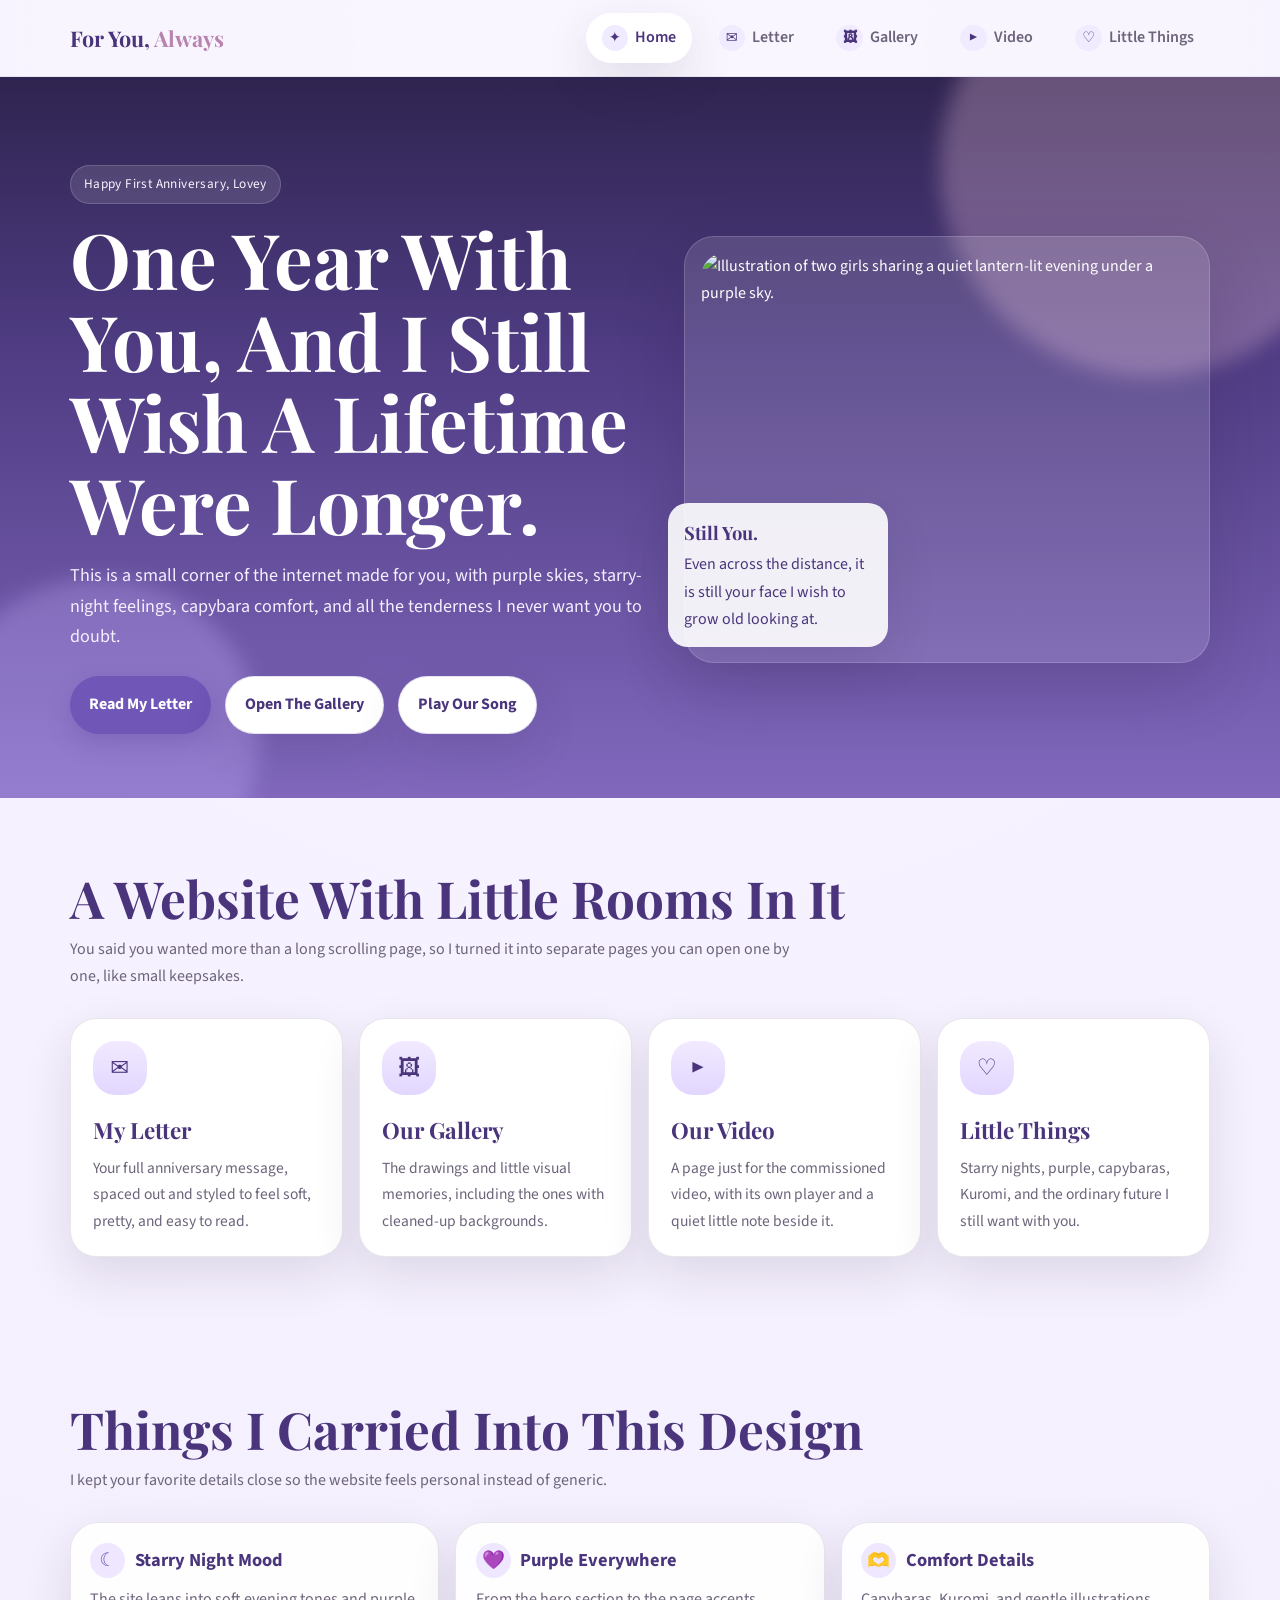
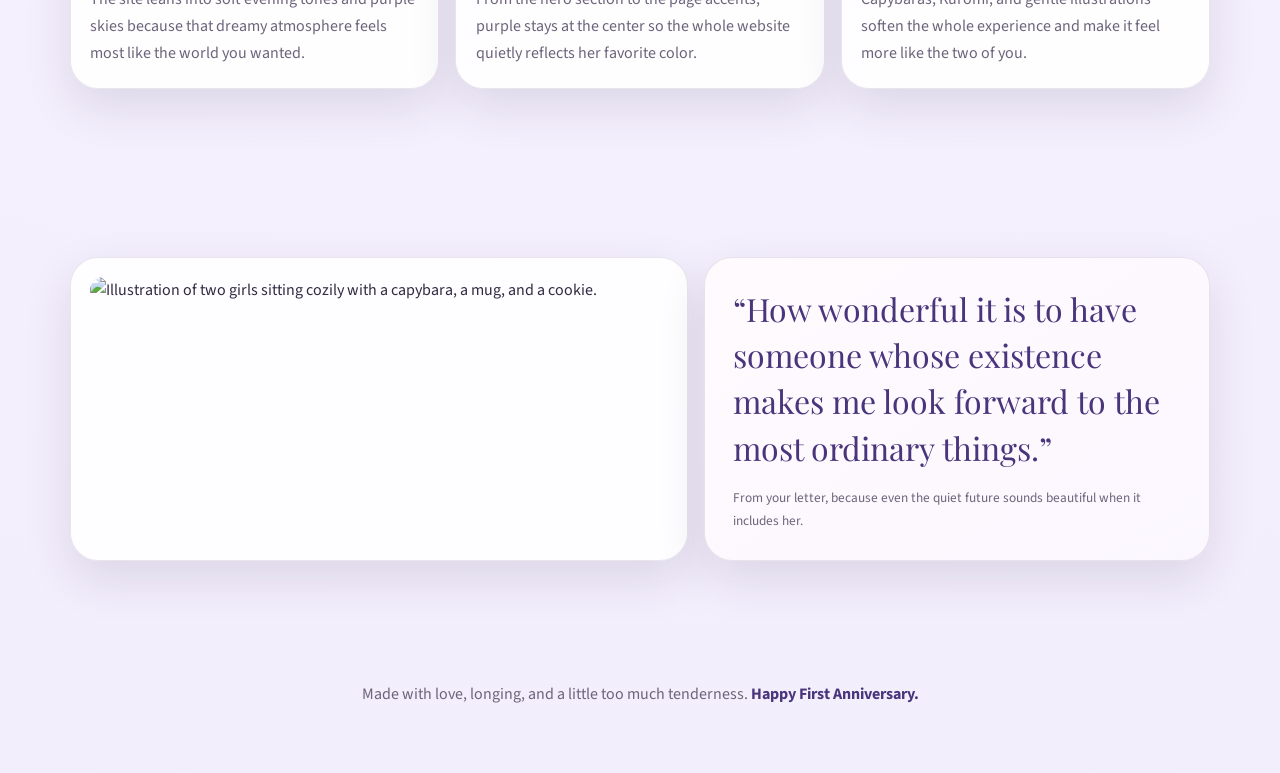
==== index.html @ 33184c09 "Add files via upload" ====
<!DOCTYPE html>
<html lang="en">
<head>
  <meta charset="utf-8">
  <meta name="viewport" content="width=device-width, initial-scale=1">
  <meta name="description" content="A small anniversary website made with love, purple skies, and a few dreamy little pages.">
  <title>For You, Always</title>
  <link rel="preconnect" href="https://fonts.googleapis.com">
  <link rel="preconnect" href="https://fonts.gstatic.com" crossorigin>
  <link href="https://fonts.googleapis.com/css2?family=Playfair+Display:wght@500;600;700&family=Source+Sans+3:wght@400;500;600;700&display=swap" rel="stylesheet">
  <link rel="stylesheet" href="styles.css">
</head>
<body>
  <header class="topbar">
    <div class="container topbar-inner">
      <a class="brand" href="index.html">For You, <span>Always</span></a>
      <nav class="nav" aria-label="Main navigation">
        <a class="active" href="index.html"><span class="icon-dot">✦</span>Home</a>
        <a href="letter.html"><span class="icon-dot">✉</span>Letter</a>
        <a href="gallery.html"><span class="icon-dot">🖼</span>Gallery</a>
        <a href="video.html"><span class="icon-dot">▶</span>Video</a>
        <a href="little-things.html"><span class="icon-dot">♡</span>Little Things</a>
      </nav>
    </div>
  </header>

  <main>
    <section class="hero">
      <div class="container hero-grid">
        <div class="hero-copy">
          <span class="small-label">Happy First Anniversary, Lovey</span>
          <h1>One Year With You, And I Still Wish A Lifetime Were Longer.</h1>
          <p>This is a small corner of the internet made for you, with purple skies, starry-night feelings, capybara comfort, and all the tenderness I never want you to doubt.</p>
          <div class="hero-actions">
            <a class="button" href="letter.html">Read My Letter</a>
            <a class="button secondary" href="gallery.html">Open The Gallery</a>
            <a class="button secondary" href="https://www.youtube.com/watch?v=Xy5pi2QHz1M" target="_blank" rel="noopener noreferrer">Play Our Song</a>
          </div>
        </div>
        <div class="hero-visual">
          <div class="frame">
            <img src="assets/img/lantern-night.jpg" alt="Illustration of two girls sharing a quiet lantern-lit evening under a purple sky.">
          </div>
          <div class="hero-note">
            <strong>Still You.</strong>
            <span>Even across the distance, it is still your face I wish to grow old looking at.</span>
          </div>
        </div>
      </div>
    </section>

    <section class="section">
      <div class="container">
        <div class="section-header">
          <h2>A Website With Little Rooms In It</h2>
          <p>You said you wanted more than a long scrolling page, so I turned it into separate pages you can open one by one, like small keepsakes.</p>
        </div>
        <div class="menu-grid">
          <a class="menu-card" href="letter.html">
            <div class="menu-icon">✉</div>
            <h3>My Letter</h3>
            <p>Your full anniversary message, spaced out and styled to feel soft, pretty, and easy to read.</p>
          </a>
          <a class="menu-card" href="gallery.html">
            <div class="menu-icon">🖼</div>
            <h3>Our Gallery</h3>
            <p>The drawings and little visual memories, including the ones with cleaned-up backgrounds.</p>
          </a>
          <a class="menu-card" href="video.html">
            <div class="menu-icon">▶</div>
            <h3>Our Video</h3>
            <p>A page just for the commissioned video, with its own player and a quiet little note beside it.</p>
          </a>
          <a class="menu-card" href="little-things.html">
            <div class="menu-icon">♡</div>
            <h3>Little Things</h3>
            <p>Starry nights, purple, capybaras, Kuromi, and the ordinary future I still want with you.</p>
          </a>
        </div>
      </div>
    </section>

    <section class="section">
      <div class="container">
        <div class="section-header">
          <h2>Things I Carried Into This Design</h2>
          <p>I kept your favorite details close so the website feels personal instead of generic.</p>
        </div>
        <div class="highlights">
          <div class="card highlight">
            <h3><span class="bubble">☾</span>Starry Night Mood</h3>
            <p>The site leans into soft evening tones and purple skies because that dreamy atmosphere feels most like the world you wanted.</p>
          </div>
          <div class="card highlight">
            <h3><span class="bubble">💜</span>Purple Everywhere</h3>
            <p>From the hero section to the page accents, purple stays at the center so the whole website quietly reflects her favorite color.</p>
          </div>
          <div class="card highlight">
            <h3><span class="bubble">🫶</span>Comfort Details</h3>
            <p>Capybaras, Kuromi, and gentle illustrations soften the whole experience and make it feel more like the two of you.</p>
          </div>
        </div>
      </div>
    </section>

    <section class="section">
      <div class="container preview-grid">
        <div class="card preview-panel">
          <img src="assets/img/cozy-capybara.png" alt="Illustration of two girls sitting cozily with a capybara, a mug, and a cookie.">
        </div>
        <div class="card preview-panel quote-card">
          <p>“How wonderful it is to have someone whose existence makes me look forward to the most ordinary things.”</p>
          <small>From your letter, because even the quiet future sounds beautiful when it includes her.</small>
        </div>
      </div>
    </section>
  </main>

  <footer class="footer">
    <div class="container">
      <p>Made with love, longing, and a little too much tenderness. <strong>Happy First Anniversary.</strong></p>
    </div>
  </footer>
</body>
</html>
---- styles.css ----
:root{
  --bg:#f8f5ff;
  --surface:#ffffff;
  --surface-soft:#faf7ff;
  --ink:#322942;
  --muted:#6d647b;
  --line:rgba(72,49,98,.12);
  --purple:#6f56b7;
  --purple-deep:#4a357c;
  --lavender:#d9ccff;
  --pink:#f6c8da;
  --gold:#f4df9c;
  --shadow:0 18px 48px rgba(44,31,69,.12);
  --shadow-strong:0 24px 64px rgba(37,21,63,.18);
  --hero:linear-gradient(180deg,#2f2450 0%,#4f3c83 38%,#8168bd 100%);
}
*{box-sizing:border-box}
html{scroll-behavior:smooth}
body{margin:0;font-family:'Source Sans 3',system-ui,-apple-system,BlinkMacSystemFont,'Segoe UI',sans-serif;color:var(--ink);background:radial-gradient(circle at top,#ffffff 0%,#f7f2ff 34%,#f3eefc 100%);line-height:1.7}
a{color:inherit}
img{max-width:100%;display:block}
video{max-width:100%;display:block}
.button,a.button{display:inline-flex;align-items:center;justify-content:center;gap:.65rem;padding:.9rem 1.2rem;border-radius:999px;background:var(--purple);color:#fff;text-decoration:none;font-weight:700;border:none;box-shadow:0 10px 24px rgba(84,56,144,.24);transition:transform .2s ease,box-shadow .2s ease}
.button:hover,a.button:hover{transform:translateY(-2px);box-shadow:0 14px 30px rgba(84,56,144,.28)}
.button.secondary,a.button.secondary{background:#fff;color:var(--purple-deep);border:1px solid rgba(84,56,144,.15);box-shadow:var(--shadow)}
.container{width:min(1140px,calc(100% - 2rem));margin-inline:auto}
.card{background:rgba(255,255,255,.88);backdrop-filter:blur(6px);border:1px solid var(--line);box-shadow:var(--shadow);border-radius:28px}
.small-label{display:inline-flex;align-items:center;gap:.5rem;padding:.45rem .8rem;border-radius:999px;background:rgba(255,255,255,.12);border:1px solid rgba(255,255,255,.16);color:#f9f4ff;font-size:.83rem;letter-spacing:.03em}
.topbar{position:sticky;top:0;z-index:20;background:rgba(248,245,255,.82);backdrop-filter:blur(12px);border-bottom:1px solid rgba(73,53,99,.08)}
.topbar-inner{display:flex;align-items:center;justify-content:space-between;gap:1rem;min-height:76px}
.brand{font-family:'Playfair Display',Georgia,serif;font-size:1.35rem;font-weight:700;text-decoration:none;color:var(--purple-deep)}
.brand span{color:#b983b0}
.nav{display:flex;flex-wrap:wrap;gap:.65rem;justify-content:flex-end}
.nav a{display:inline-flex;align-items:center;gap:.45rem;text-decoration:none;padding:.72rem 1rem;border-radius:999px;font-weight:600;color:var(--muted);transition:background .2s ease,color .2s ease}
.nav a:hover,.nav a.active{background:#fff;color:var(--purple-deep);box-shadow:var(--shadow)}
.icon-dot{width:1.65rem;height:1.65rem;border-radius:50%;display:grid;place-items:center;background:#f1ebff;color:var(--purple-deep);font-size:.9rem;flex:0 0 auto}
.hero{position:relative;overflow:hidden;background:var(--hero);color:#fff;padding:5.5rem 0 4rem}
.hero::before,.hero::after{content:"";position:absolute;border-radius:50%;filter:blur(10px);opacity:.28}
.hero::before{width:420px;height:420px;right:-80px;top:-120px;background:#f8cce4}
.hero::after{width:320px;height:320px;left:-60px;bottom:-100px;background:#c8b3ff}
.hero-grid{position:relative;z-index:1;display:grid;grid-template-columns:1.05fr .95fr;gap:2rem;align-items:center}
.hero-copy h1{font-family:'Playfair Display',Georgia,serif;font-size:clamp(2.9rem,6vw,5.35rem);line-height:1.06;margin:.9rem 0 1rem}
.hero-copy p{font-size:1.13rem;max-width:42rem;color:#f4efff;margin:0 0 1.4rem}
.hero-actions{display:flex;flex-wrap:wrap;gap:.85rem;margin-top:1.5rem}
.hero-visual{position:relative}
.hero-visual .frame{padding:1rem;background:rgba(255,255,255,.12);border:1px solid rgba(255,255,255,.16);border-radius:30px;box-shadow:var(--shadow-strong)}
.hero-visual img{border-radius:24px;aspect-ratio:5/4;object-fit:cover;width:100%}
.hero-note{position:absolute;left:-1rem;bottom:1rem;max-width:220px;padding:.9rem 1rem;border-radius:20px;background:rgba(255,255,255,.9);color:var(--purple-deep);box-shadow:var(--shadow)}
.hero-note strong{display:block;font-family:'Playfair Display',Georgia,serif;font-size:1.15rem;margin-bottom:.2rem}
.section{padding:4.5rem 0}
.section-header{margin-bottom:1.75rem}
.section-header h2{font-family:'Playfair Display',Georgia,serif;font-size:clamp(2rem,4vw,3.4rem);line-height:1.1;margin:0 0 .6rem;color:var(--purple-deep)}
.section-header p{max-width:45rem;color:var(--muted);margin:0}
.page-intro{padding:3.4rem 0 2rem}
.page-intro h1{font-family:'Playfair Display',Georgia,serif;font-size:clamp(2.5rem,5vw,4.5rem);line-height:1.08;margin:0 0 .8rem;color:var(--purple-deep)}
.page-intro p{max-width:48rem;color:var(--muted);margin:0}
.menu-grid{display:grid;grid-template-columns:repeat(4,1fr);gap:1rem}
.menu-card{text-decoration:none;padding:1.35rem;border-radius:26px;background:var(--surface);border:1px solid var(--line);box-shadow:var(--shadow);transition:transform .2s ease,box-shadow .2s ease}
.menu-card:hover{transform:translateY(-4px);box-shadow:var(--shadow-strong)}
.menu-card .menu-icon{width:3.4rem;height:3.4rem;border-radius:22px;display:grid;place-items:center;background:linear-gradient(180deg,#f1eaff,#e2d6ff);font-size:1.4rem;color:var(--purple-deep);margin-bottom:1rem}
.menu-card h3{font-family:'Playfair Display',Georgia,serif;font-size:1.4rem;margin:0 0 .35rem;color:var(--purple-deep)}
.menu-card p{margin:0;color:var(--muted);font-size:.97rem}
.highlights{display:grid;grid-template-columns:repeat(3,1fr);gap:1rem;margin-top:1.25rem}
.highlight{padding:1.25rem 1.2rem}
.highlight h3{display:flex;align-items:center;gap:.6rem;margin:0 0 .5rem;font-size:1.15rem;color:var(--purple-deep)}
.highlight h3 .bubble{width:2.2rem;height:2.2rem;border-radius:50%;display:grid;place-items:center;background:#efe7ff;color:var(--purple)}
.highlight p{margin:0;color:var(--muted)}
.preview-grid{display:grid;grid-template-columns:1.1fr .9fr;gap:1rem;margin-top:1.5rem}
.preview-panel{padding:1.2rem}
.preview-panel img{border-radius:22px}
.preview-panel h3{font-family:'Playfair Display',Georgia,serif;font-size:1.7rem;margin:0 0 .6rem;color:var(--purple-deep)}
.preview-panel p{margin:0 0 1rem;color:var(--muted)}
.quote-card{padding:1.75rem;background:linear-gradient(145deg,#fffafd,#fbf7ff)}
.quote-card p{font-family:'Playfair Display',Georgia,serif;font-size:clamp(1.45rem,3vw,2rem);line-height:1.45;margin:0;color:var(--purple-deep)}
.quote-card small{display:block;margin-top:1rem;color:var(--muted)}
.letter-layout{display:grid;grid-template-columns:.78fr 1.22fr;gap:1.2rem;align-items:start}
.sticky-art{position:sticky;top:96px;padding:1rem}
.sticky-art .art-wrap{padding:1rem;background:linear-gradient(180deg,#f8f2ff,#fff);border-radius:28px;border:1px solid var(--line)}
.sticky-art img{width:100%;object-fit:contain;max-height:520px}
.letter-card{padding:clamp(1.6rem,2.5vw,2.5rem)}
.letter-card .paper-title{font-family:'Playfair Display',Georgia,serif;font-size:clamp(2rem,4vw,3rem);margin:0 0 1.2rem;color:var(--purple-deep)}
.letter-card p{font-size:1.09rem;color:#4f4660;margin:0 0 1.15rem}
.letter-card blockquote{margin:1.8rem 0;padding:1.15rem 1.25rem;border-left:4px solid #c49bc7;background:#fbf7ff;border-radius:0 18px 18px 0;font-family:'Playfair Display',Georgia,serif;font-size:1.35rem;color:var(--purple-deep)}
.letter-card .signature{margin-top:2rem;font-family:'Playfair Display',Georgia,serif;font-size:1.5rem;color:#9c6c8e}
.gallery-grid{display:grid;grid-template-columns:repeat(2,1fr);gap:1rem}
.gallery-card{padding:1rem;display:flex;flex-direction:column;gap:.9rem}
.gallery-card .art-stage{min-height:320px;border-radius:24px;display:grid;place-items:center;padding:1.2rem;background:radial-gradient(circle at top,#fbf8ff 0%,#f4eeff 70%,#f0e8ff 100%);overflow:hidden}
.gallery-card .art-stage img{max-height:420px;width:auto;object-fit:contain}
.gallery-card h3{font-family:'Playfair Display',Georgia,serif;font-size:1.45rem;margin:0;color:var(--purple-deep)}
.gallery-card p{margin:0;color:var(--muted)}
.feature-banner{display:grid;grid-template-columns:1fr 1fr;gap:1rem;padding:1rem;margin-top:1rem}
.feature-banner img{border-radius:26px;width:100%;height:100%;object-fit:cover}
.video-layout{display:grid;grid-template-columns:1.05fr .95fr;gap:1rem;align-items:start}
.video-card{padding:1rem}
.video-card video,.video-card img{border-radius:24px;background:#1c142d}
.video-copy{padding:1.4rem}
.video-copy h2{font-family:'Playfair Display',Georgia,serif;font-size:2.3rem;line-height:1.15;margin:0 0 .9rem;color:var(--purple-deep)}
.video-copy p{margin:0 0 1rem;color:var(--muted)}
.video-meta{display:grid;gap:.8rem;margin-top:1.25rem}
.meta-item{padding:1rem;border-radius:20px;background:#fff;border:1px solid var(--line)}
.meta-item strong{display:block;color:var(--purple-deep);margin-bottom:.2rem}
.things-grid{display:grid;grid-template-columns:repeat(2,1fr);gap:1rem}
.thing-card{padding:1.3rem}
.thing-card h3{display:flex;align-items:center;gap:.75rem;font-family:'Playfair Display',Georgia,serif;font-size:1.55rem;margin:0 0 .55rem;color:var(--purple-deep)}
.thing-card h3 span{width:2.5rem;height:2.5rem;border-radius:50%;display:grid;place-items:center;background:#eee5ff;color:var(--purple);font-size:1.1rem}
.thing-card p{margin:0;color:var(--muted)}
.footer{padding:2rem 0 3rem;text-align:center;color:var(--muted)}
.footer strong{color:var(--purple-deep)}
@media (max-width: 980px){
  .hero-grid,.preview-grid,.letter-layout,.video-layout,.feature-banner{grid-template-columns:1fr}
  .menu-grid{grid-template-columns:repeat(2,1fr)}
  .highlights,.things-grid,.gallery-grid{grid-template-columns:1fr}
  .sticky-art{position:static}
}
@media (max-width: 640px){
  .topbar-inner{flex-direction:column;align-items:flex-start;justify-content:center;padding:1rem 0}
  .nav{width:100%;justify-content:flex-start}
  .hero{padding:4.6rem 0 3rem}
  .hero-note{position:static;margin-top:1rem;max-width:none}
  .menu-grid{grid-template-columns:1fr}
  .small-label{font-size:.76rem}
}
@media (prefers-reduced-motion: reduce){
  *,*::before,*::after{scroll-behavior:auto!important;transition:none!important}
}
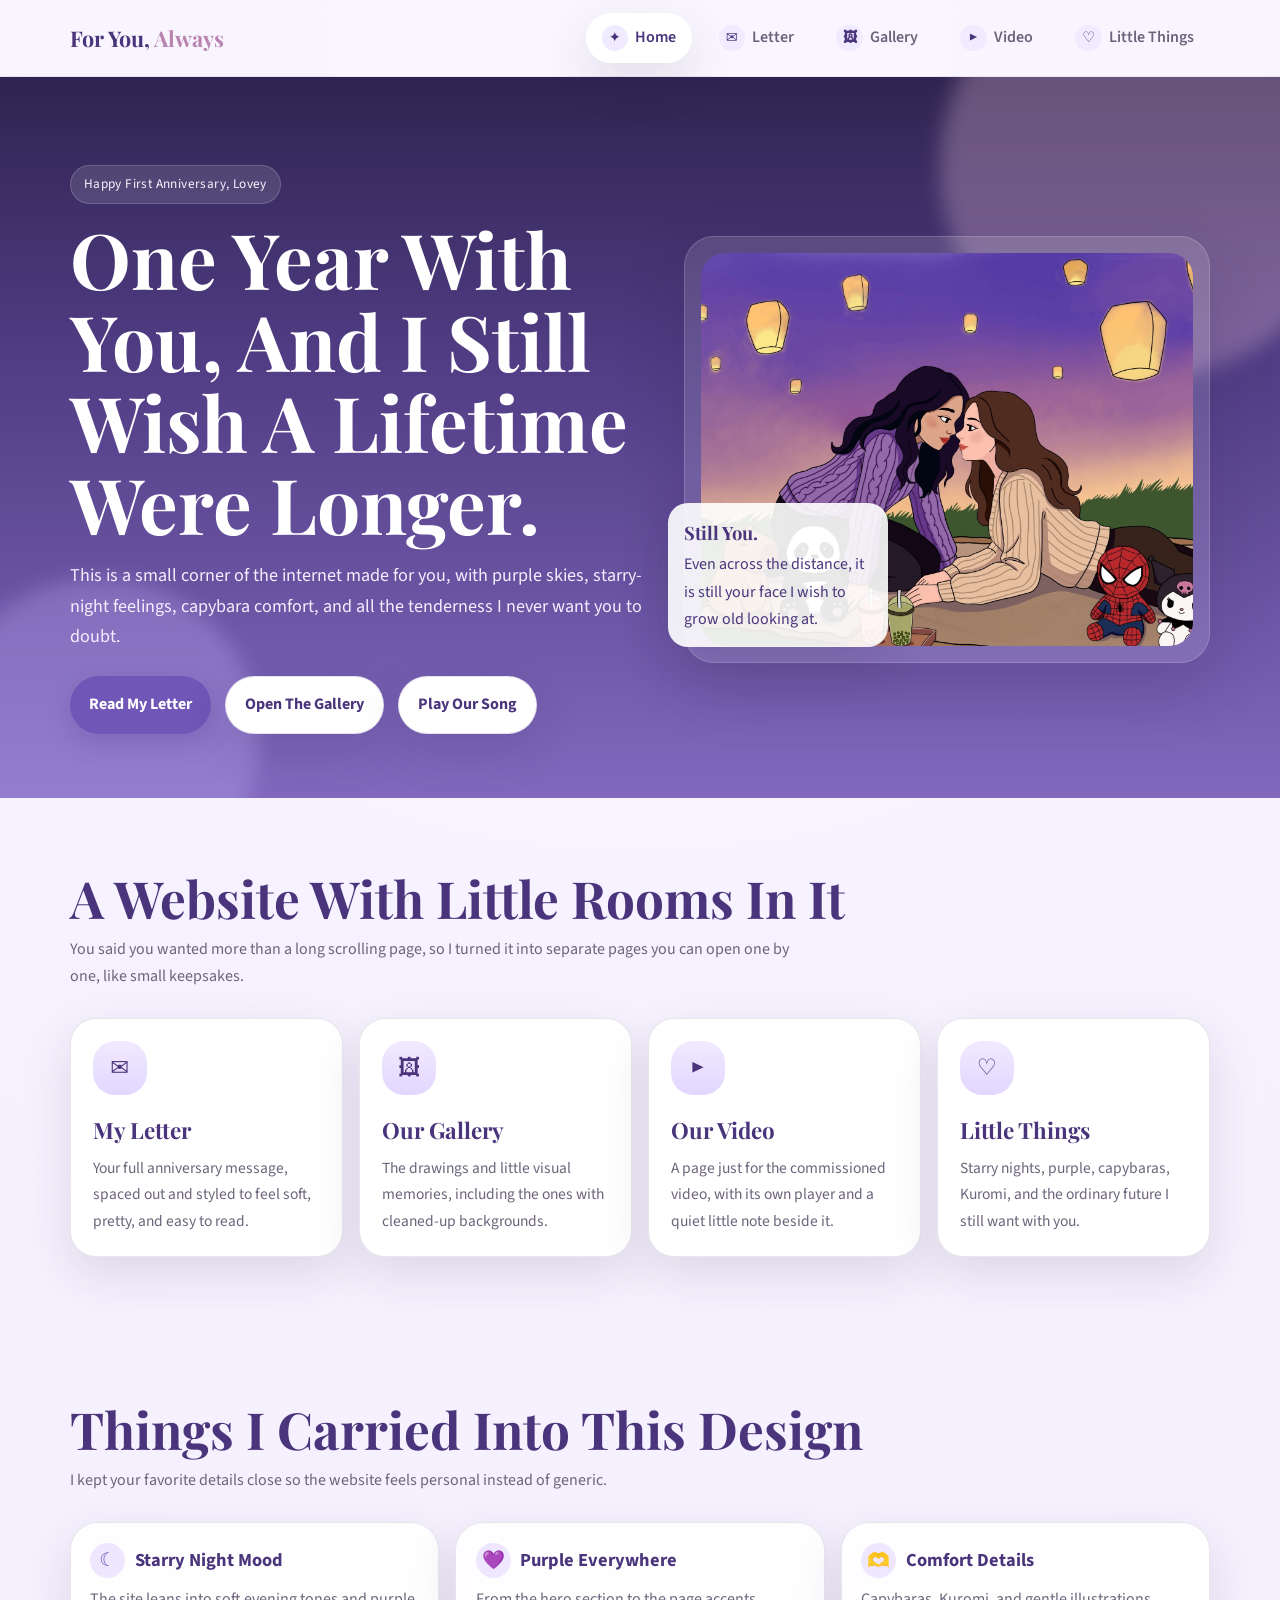
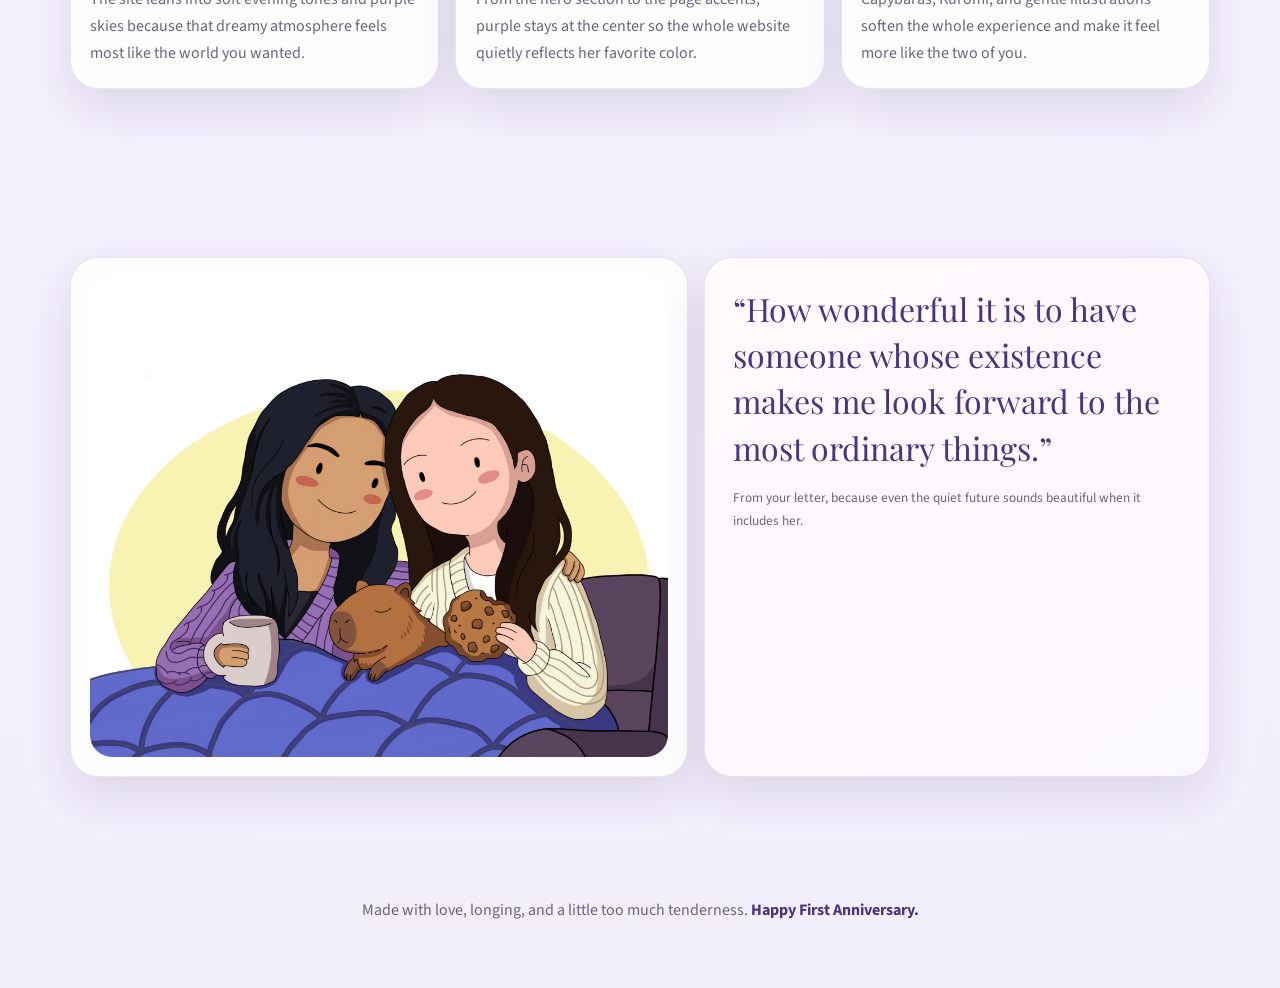
==== commit d5178548: "Add files via upload" ====
--- a/index.html
+++ b/index.html
@@ -39,7 +39,7 @@
         </div>
         <div class="hero-visual">
           <div class="frame">
-            <img src="assets/img/lantern-night.jpg" alt="Illustration of two girls sharing a quiet lantern-lit evening under a purple sky.">
+            <img src="lantern-night.jpg" alt="Illustration of two girls sharing a quiet lantern-lit evening under a purple sky.">
           </div>
           <div class="hero-note">
             <strong>Still You.</strong>
@@ -106,7 +106,7 @@
     <section class="section">
       <div class="container preview-grid">
         <div class="card preview-panel">
-          <img src="assets/img/cozy-capybara.png" alt="Illustration of two girls sitting cozily with a capybara, a mug, and a cookie.">
+          <img src="cozy-capybara.png" alt="Illustration of two girls sitting cozily with a capybara, a mug, and a cookie.">
         </div>
         <div class="card preview-panel quote-card">
           <p>“How wonderful it is to have someone whose existence makes me look forward to the most ordinary things.”</p>
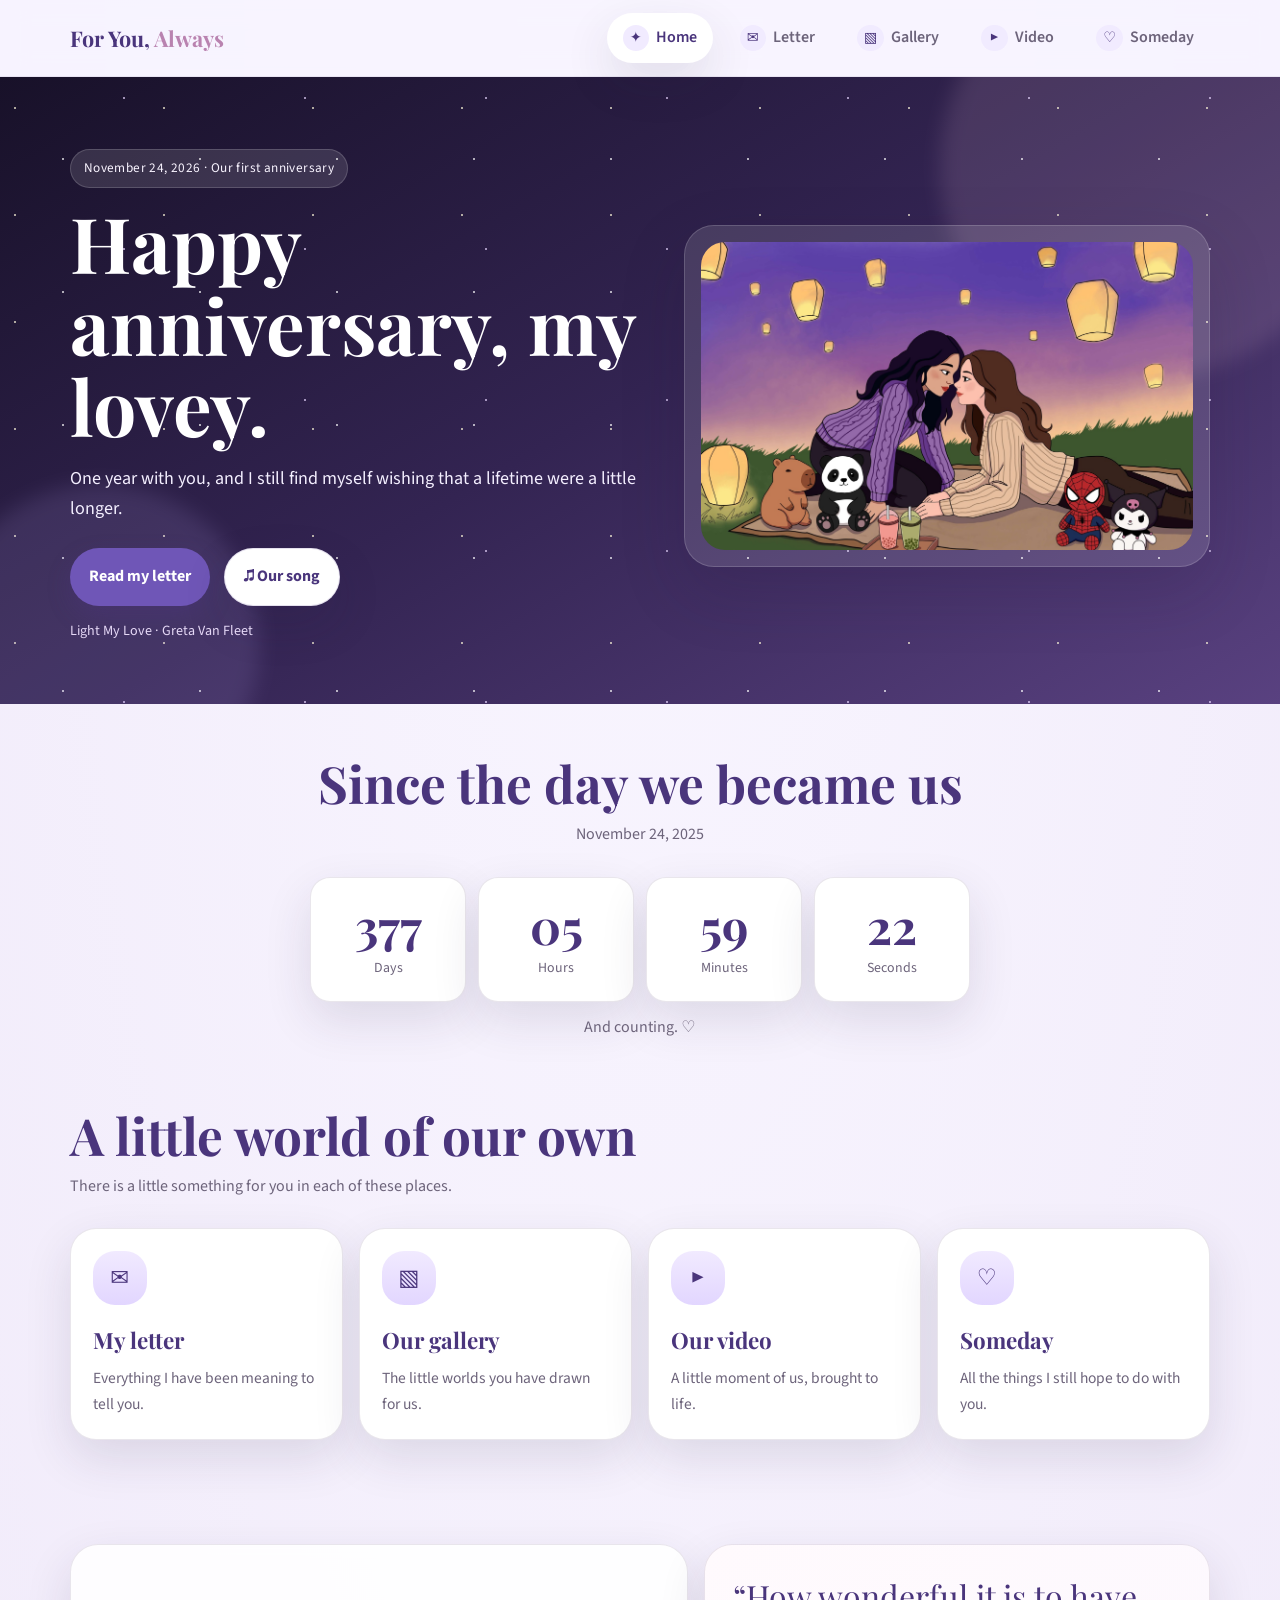
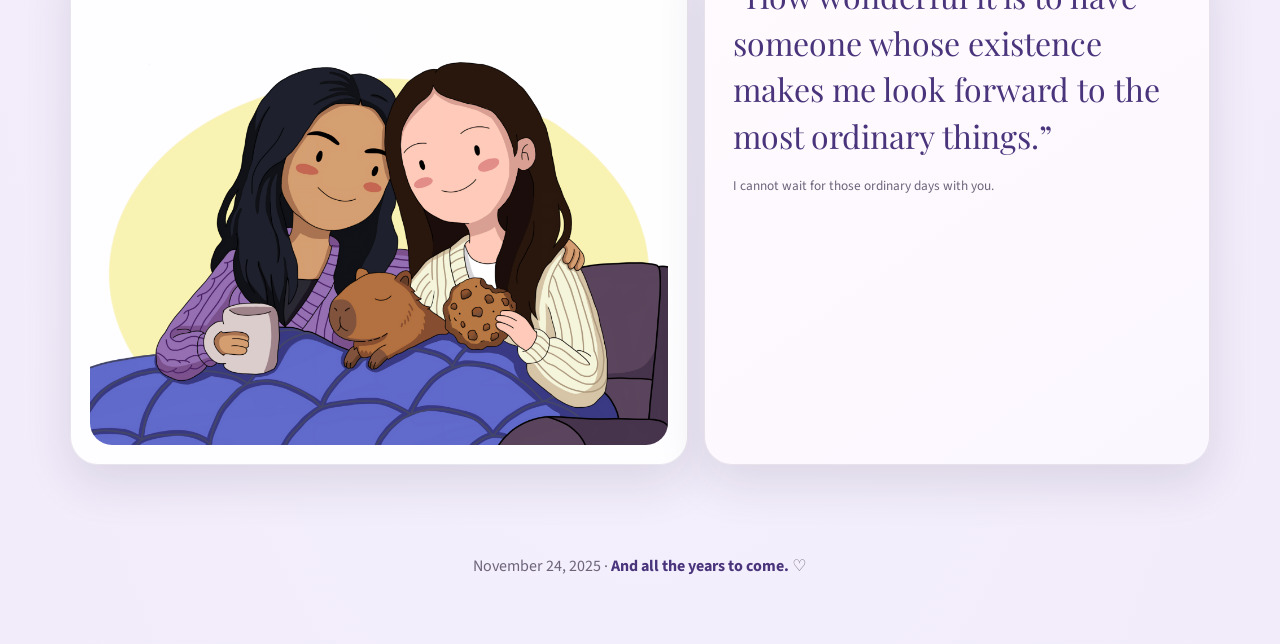
==== commit 3d9806e9: "Add files via upload" ====
--- a/index.html
+++ b/index.html
@@ -1,125 +1,5 @@
-<!DOCTYPE html>
-<html lang="en">
-<head>
-  <meta charset="utf-8">
-  <meta name="viewport" content="width=device-width, initial-scale=1">
-  <meta name="description" content="A small anniversary website made with love, purple skies, and a few dreamy little pages.">
-  <title>For You, Always</title>
-  <link rel="preconnect" href="https://fonts.googleapis.com">
-  <link rel="preconnect" href="https://fonts.gstatic.com" crossorigin>
-  <link href="https://fonts.googleapis.com/css2?family=Playfair+Display:wght@500;600;700&family=Source+Sans+3:wght@400;500;600;700&display=swap" rel="stylesheet">
-  <link rel="stylesheet" href="styles.css">
-</head>
-<body>
-  <header class="topbar">
-    <div class="container topbar-inner">
-      <a class="brand" href="index.html">For You, <span>Always</span></a>
-      <nav class="nav" aria-label="Main navigation">
-        <a class="active" href="index.html"><span class="icon-dot">✦</span>Home</a>
-        <a href="letter.html"><span class="icon-dot">✉</span>Letter</a>
-        <a href="gallery.html"><span class="icon-dot">🖼</span>Gallery</a>
-        <a href="video.html"><span class="icon-dot">▶</span>Video</a>
-        <a href="little-things.html"><span class="icon-dot">♡</span>Little Things</a>
-      </nav>
-    </div>
-  </header>
-
-  <main>
-    <section class="hero">
-      <div class="container hero-grid">
-        <div class="hero-copy">
-          <span class="small-label">Happy First Anniversary, Lovey</span>
-          <h1>One Year With You, And I Still Wish A Lifetime Were Longer.</h1>
-          <p>This is a small corner of the internet made for you, with purple skies, starry-night feelings, capybara comfort, and all the tenderness I never want you to doubt.</p>
-          <div class="hero-actions">
-            <a class="button" href="letter.html">Read My Letter</a>
-            <a class="button secondary" href="gallery.html">Open The Gallery</a>
-            <a class="button secondary" href="https://www.youtube.com/watch?v=Xy5pi2QHz1M" target="_blank" rel="noopener noreferrer">Play Our Song</a>
-          </div>
-        </div>
-        <div class="hero-visual">
-          <div class="frame">
-            <img src="lantern-night.jpg" alt="Illustration of two girls sharing a quiet lantern-lit evening under a purple sky.">
-          </div>
-          <div class="hero-note">
-            <strong>Still You.</strong>
-            <span>Even across the distance, it is still your face I wish to grow old looking at.</span>
-          </div>
-        </div>
-      </div>
-    </section>
-
-    <section class="section">
-      <div class="container">
-        <div class="section-header">
-          <h2>A Website With Little Rooms In It</h2>
-          <p>You said you wanted more than a long scrolling page, so I turned it into separate pages you can open one by one, like small keepsakes.</p>
-        </div>
-        <div class="menu-grid">
-          <a class="menu-card" href="letter.html">
-            <div class="menu-icon">✉</div>
-            <h3>My Letter</h3>
-            <p>Your full anniversary message, spaced out and styled to feel soft, pretty, and easy to read.</p>
-          </a>
-          <a class="menu-card" href="gallery.html">
-            <div class="menu-icon">🖼</div>
-            <h3>Our Gallery</h3>
-            <p>The drawings and little visual memories, including the ones with cleaned-up backgrounds.</p>
-          </a>
-          <a class="menu-card" href="video.html">
-            <div class="menu-icon">▶</div>
-            <h3>Our Video</h3>
-            <p>A page just for the commissioned video, with its own player and a quiet little note beside it.</p>
-          </a>
-          <a class="menu-card" href="little-things.html">
-            <div class="menu-icon">♡</div>
-            <h3>Little Things</h3>
-            <p>Starry nights, purple, capybaras, Kuromi, and the ordinary future I still want with you.</p>
-          </a>
-        </div>
-      </div>
-    </section>
-
-    <section class="section">
-      <div class="container">
-        <div class="section-header">
-          <h2>Things I Carried Into This Design</h2>
-          <p>I kept your favorite details close so the website feels personal instead of generic.</p>
-        </div>
-        <div class="highlights">
-          <div class="card highlight">
-            <h3><span class="bubble">☾</span>Starry Night Mood</h3>
-            <p>The site leans into soft evening tones and purple skies because that dreamy atmosphere feels most like the world you wanted.</p>
-          </div>
-          <div class="card highlight">
-            <h3><span class="bubble">💜</span>Purple Everywhere</h3>
-            <p>From the hero section to the page accents, purple stays at the center so the whole website quietly reflects her favorite color.</p>
-          </div>
-          <div class="card highlight">
-            <h3><span class="bubble">🫶</span>Comfort Details</h3>
-            <p>Capybaras, Kuromi, and gentle illustrations soften the whole experience and make it feel more like the two of you.</p>
-          </div>
-        </div>
-      </div>
-    </section>
-
-    <section class="section">
-      <div class="container preview-grid">
-        <div class="card preview-panel">
-          <img src="cozy-capybara.png" alt="Illustration of two girls sitting cozily with a capybara, a mug, and a cookie.">
-        </div>
-        <div class="card preview-panel quote-card">
-          <p>“How wonderful it is to have someone whose existence makes me look forward to the most ordinary things.”</p>
-          <small>From your letter, because even the quiet future sounds beautiful when it includes her.</small>
-        </div>
-      </div>
-    </section>
-  </main>
-
-  <footer class="footer">
-    <div class="container">
-      <p>Made with love, longing, and a little too much tenderness. <strong>Happy First Anniversary.</strong></p>
-    </div>
-  </footer>
-</body>
-</html>
+<!DOCTYPE html><html lang="en"><head><meta charset="utf-8"><meta name="viewport" content="width=device-width, initial-scale=1"><meta name="description" content="For my lovey, on our first anniversary."><title>Happy First Anniversary | For You, Always</title><link rel="preconnect" href="https://fonts.googleapis.com"><link rel="preconnect" href="https://fonts.gstatic.com" crossorigin><link href="https://fonts.googleapis.com/css2?family=Playfair+Display:wght@500;600;700&family=Source+Sans+3:wght@400;500;600;700&display=swap" rel="stylesheet"><link rel="stylesheet" href="styles.css"></head><body><header class="topbar"><div class="container topbar-inner"><a class="brand" href="index.html">For You, <span>Always</span></a><nav class="nav" aria-label="Main navigation"><a class="active" aria-current="page" href="index.html"><span class="icon-dot" aria-hidden="true">✦</span>Home</a><a href="letter.html"><span class="icon-dot" aria-hidden="true">✉</span>Letter</a><a href="gallery.html"><span class="icon-dot" aria-hidden="true">▧</span>Gallery</a><a href="video.html"><span class="icon-dot" aria-hidden="true">▶</span>Video</a><a href="little-things.html"><span class="icon-dot" aria-hidden="true">♡</span>Someday</a></nav></div></header><main><section class="hero"><div class="stars" aria-hidden="true"></div><div class="container hero-grid"><div class="hero-copy"><span class="small-label">November 24, 2026 · Our first anniversary</span><h1>Happy anniversary, my lovey.</h1><p>One year with you, and I still find myself wishing that a lifetime were a little longer.</p><div class="hero-actions"><a class="button" href="letter.html">Read my letter</a><a class="button secondary" href="https://open.spotify.com/track/4iya38ctQ1httyA6NOG9oW" target="_blank" rel="noopener noreferrer">♫ Our song</a></div><p class="song-note">Light My Love · Greta Van Fleet</p></div><div class="hero-visual"><div class="frame"><img src="lantern-night.jpg" alt="An illustration of us beneath glowing lanterns."></div></div></div></section>
+<section class="section counter-section"><div class="container"><div class="section-header centered"><h2>Since the day we became us</h2><p>November 24, 2025</p></div><div class="counter" aria-label="Time together"><div><strong id="days">365</strong><span>Days</span></div><div><strong id="hours">00</strong><span>Hours</span></div><div><strong id="minutes">00</strong><span>Minutes</span></div><div><strong id="seconds">00</strong><span>Seconds</span></div></div><p class="centered counter-note">And counting. ♡</p></div></section>
+<section class="section rooms"><div class="container"><div class="section-header"><h2>A little world of our own</h2><p>There is a little something for you in each of these places.</p></div><div class="menu-grid"><a class="menu-card" href="letter.html"><div class="menu-icon">✉</div><h3>My letter</h3><p>Everything I have been meaning to tell you.</p></a><a class="menu-card" href="gallery.html"><div class="menu-icon">▧</div><h3>Our gallery</h3><p>The little worlds you have drawn for us.</p></a><a class="menu-card" href="video.html"><div class="menu-icon">▶</div><h3>Our video</h3><p>A little moment of us, brought to life.</p></a><a class="menu-card" href="little-things.html"><div class="menu-icon">♡</div><h3>Someday</h3><p>All the things I still hope to do with you.</p></a></div></div></section>
+<section class="section closing"><div class="container preview-grid"><div class="card preview-panel"><img src="cozy-capybara.png" alt="A drawing of us sharing a blanket with a capybara."></div><div class="card preview-panel quote-card"><p>“How wonderful it is to have someone whose existence makes me look forward to the most ordinary things.”</p><small>I cannot wait for those ordinary days with you.</small></div></div></section>
+<script>const start=Date.parse('2025-11-24T00:00:00+08:00');function tick(){let s=Math.max(0,Math.floor((Date.now()-start)/1000));for(const [id,n] of [['days',Math.floor(s/86400)],['hours',Math.floor(s/3600)%24],['minutes',Math.floor(s/60)%60],['seconds',s%60]])document.getElementById(id).textContent=id==='days'?n:String(n).padStart(2,'0');}tick();setInterval(tick,1000);</script></main><footer class="footer"><div class="container"><p>November 24, 2025 · <strong>And all the years to come.</strong> ♡</p></div></footer></body></html>
--- a/styles.css
+++ b/styles.css
@@ -123,3 +123,8 @@
 @media (prefers-reduced-motion: reduce){
   *,*::before,*::after{scroll-behavior:auto!important;transition:none!important}
 }
+
+/* Celestial accents and readable layout */
+:root{--hero:linear-gradient(150deg,#181129 0%,#332452 50%,#594180 100%)}
+body{background:radial-gradient(ellipse at top,#f9f6ff,#f1ebfa);}
+.hero::before,.hero::after{opacity:.12}.hero{padding:4.5rem 0 3.8rem}.stars{position:absolute;inset:0;pointer-events:none;background-image:radial-gradient(1.4px 1.4px at 15px 31px,#fff9db 98%,transparent),radial-gradient(1px 1px at 63px 82px,#fff 98%,transparent),radial-gradient(1.5px 1.5px at 124px 21px,#e8d6ff 98%,transparent);background-size:149px 107px,137px 133px,181px 151px;opacity:.65}.hero-copy h1{font-size:clamp(3rem,6vw,5rem)}.hero-copy .song-note{font-size:.88rem;margin:.85rem 0 0;color:#e5d8f6}.hero-visual img{aspect-ratio:auto;object-fit:contain}.centered{text-align:center}.centered p{margin:auto}.counter-section{padding:3.2rem 0 1.6rem}.counter{display:grid;grid-template-columns:repeat(4,1fr);gap:12px;max-width:660px;margin:auto}.counter>div{border:1px solid var(--line);border-radius:20px;background:#fff;padding:1.2rem .5rem;text-align:center;box-shadow:var(--shadow)}.counter strong{display:block;font-family:'Playfair Display',Georgia,serif;color:var(--purple-deep);font-size:clamp(1.7rem,4vw,3rem);line-height:1.2;font-variant-numeric:tabular-nums}.counter span{font-size:.87rem;color:var(--muted)}.counter-note{color:var(--muted);margin:.8rem 0 0}.rooms,.closing{padding:2.5rem 0}.letter-section,.gallery-section{padding-top:1rem}.letter-card p{font-family:Georgia,serif;line-height:1.85;font-size:1.06rem;margin-bottom:1.45rem}.letter-card blockquote{font-size:1.6rem;text-align:center;border:0;border-radius:18px;padding:1.6rem .6rem}.letter-card p:last-child{margin-bottom:0}.feature-copy{padding:1.3rem;align-self:center}.feature-copy h2,.someday-art h2{font-family:'Playfair Display',Georgia,serif;color:var(--purple-deep);font-size:2rem;line-height:1.2;margin:0 0 .6rem}.feature-copy p,.someday-art p{color:var(--muted)}.gallery-card .art-stage{text-decoration:none}.video-card video{width:100%;height:auto}.wish-grid{display:grid;grid-template-columns:repeat(3,1fr);gap:1rem}.wish-card{padding:1.35rem}.wish-icon{display:grid;place-items:center;width:2.6rem;height:2.6rem;background:#eee5ff;border-radius:50%;color:var(--purple-deep);font-size:1.25rem}.wish-card h3{font-family:'Playfair Display',Georgia,serif;color:var(--purple-deep);font-size:1.35rem;margin:.7rem 0 .3rem}.wish-card p{color:var(--muted);margin:0}.someday-art{margin-top:1.5rem;display:grid;grid-template-columns:1.15fr .85fr;gap:1.5rem;align-items:center;padding:1rem}.someday-art img{border-radius:20px}.someday-art>div{padding:1rem}.nav a:focus-visible,.button:focus-visible,.menu-card:focus-visible{outline:3px solid #b988db;outline-offset:3px}@media(max-width:640px){.counter{gap:5px}.counter>div{padding:.85rem .2rem;border-radius:12px}.counter span{font-size:.72rem}.wish-grid,.someday-art{grid-template-columns:1fr}.hero{padding:2.8rem 0}.topbar-inner{gap:.3rem;padding:.6rem 0}.nav{gap:.15rem}.nav a{padding:.4rem .5rem;font-size:.85rem}.icon-dot{width:1.25rem;height:1.25rem}.gallery-card .art-stage{min-height:0}.letter-card{padding:1.2rem}.letter-card p{font-size:1rem}.page-intro{padding:2.2rem 0 1rem}}
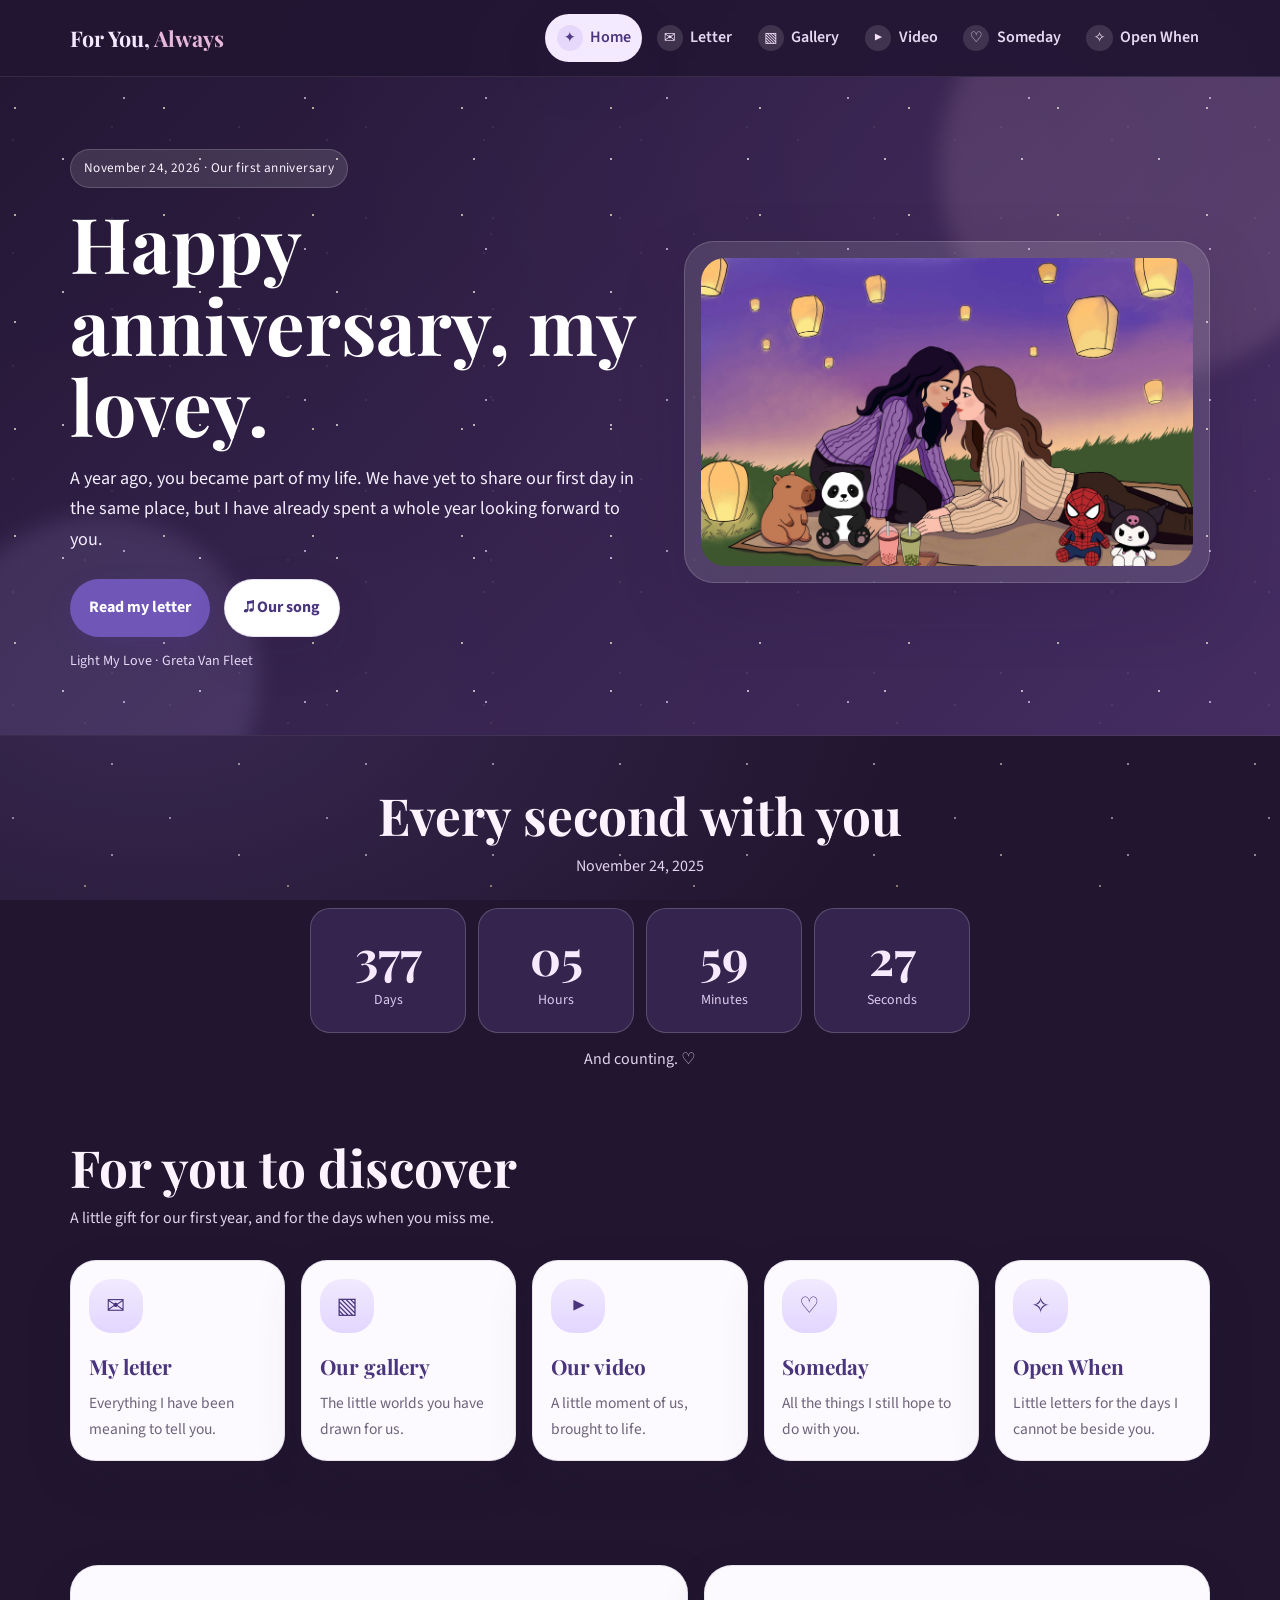
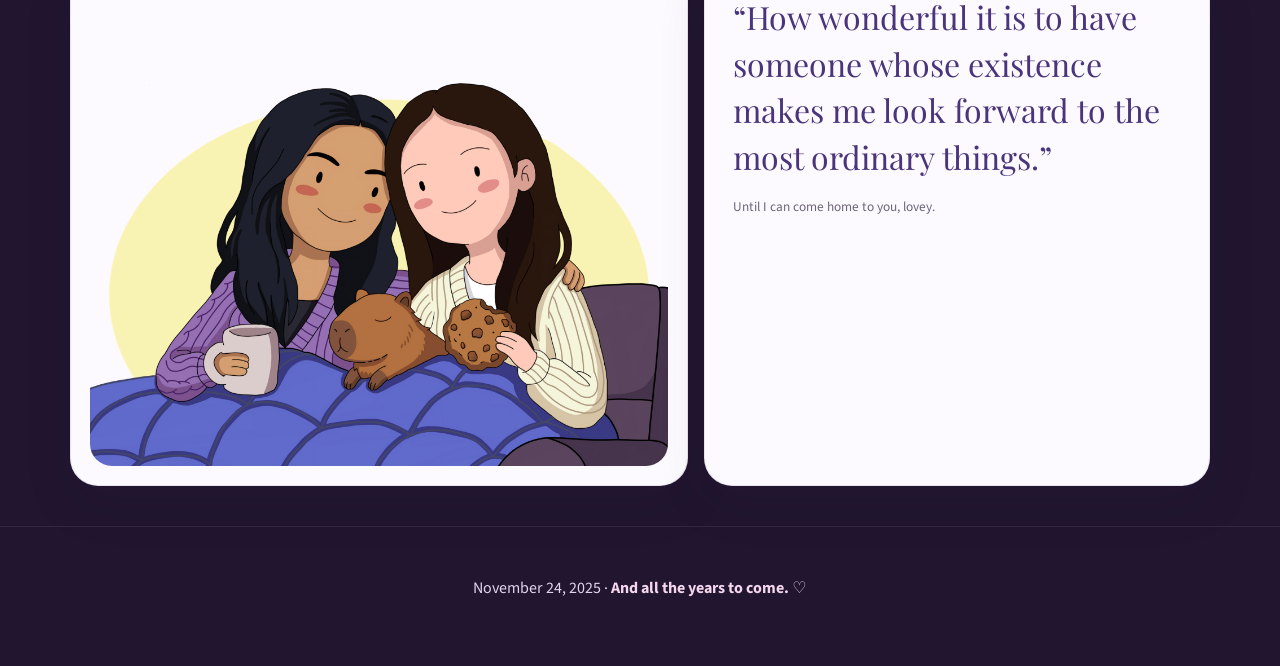
==== commit 9b33fbc5: "Add files via upload" ====
--- a/index.html
+++ b/index.html
@@ -1,5 +1,6 @@
-<!DOCTYPE html><html lang="en"><head><meta charset="utf-8"><meta name="viewport" content="width=device-width, initial-scale=1"><meta name="description" content="For my lovey, on our first anniversary."><title>Happy First Anniversary | For You, Always</title><link rel="preconnect" href="https://fonts.googleapis.com"><link rel="preconnect" href="https://fonts.gstatic.com" crossorigin><link href="https://fonts.googleapis.com/css2?family=Playfair+Display:wght@500;600;700&family=Source+Sans+3:wght@400;500;600;700&display=swap" rel="stylesheet"><link rel="stylesheet" href="styles.css"></head><body><header class="topbar"><div class="container topbar-inner"><a class="brand" href="index.html">For You, <span>Always</span></a><nav class="nav" aria-label="Main navigation"><a class="active" aria-current="page" href="index.html"><span class="icon-dot" aria-hidden="true">✦</span>Home</a><a href="letter.html"><span class="icon-dot" aria-hidden="true">✉</span>Letter</a><a href="gallery.html"><span class="icon-dot" aria-hidden="true">▧</span>Gallery</a><a href="video.html"><span class="icon-dot" aria-hidden="true">▶</span>Video</a><a href="little-things.html"><span class="icon-dot" aria-hidden="true">♡</span>Someday</a></nav></div></header><main><section class="hero"><div class="stars" aria-hidden="true"></div><div class="container hero-grid"><div class="hero-copy"><span class="small-label">November 24, 2026 · Our first anniversary</span><h1>Happy anniversary, my lovey.</h1><p>One year with you, and I still find myself wishing that a lifetime were a little longer.</p><div class="hero-actions"><a class="button" href="letter.html">Read my letter</a><a class="button secondary" href="https://open.spotify.com/track/4iya38ctQ1httyA6NOG9oW" target="_blank" rel="noopener noreferrer">♫ Our song</a></div><p class="song-note">Light My Love · Greta Van Fleet</p></div><div class="hero-visual"><div class="frame"><img src="lantern-night.jpg" alt="An illustration of us beneath glowing lanterns."></div></div></div></section>
-<section class="section counter-section"><div class="container"><div class="section-header centered"><h2>Since the day we became us</h2><p>November 24, 2025</p></div><div class="counter" aria-label="Time together"><div><strong id="days">365</strong><span>Days</span></div><div><strong id="hours">00</strong><span>Hours</span></div><div><strong id="minutes">00</strong><span>Minutes</span></div><div><strong id="seconds">00</strong><span>Seconds</span></div></div><p class="centered counter-note">And counting. ♡</p></div></section>
-<section class="section rooms"><div class="container"><div class="section-header"><h2>A little world of our own</h2><p>There is a little something for you in each of these places.</p></div><div class="menu-grid"><a class="menu-card" href="letter.html"><div class="menu-icon">✉</div><h3>My letter</h3><p>Everything I have been meaning to tell you.</p></a><a class="menu-card" href="gallery.html"><div class="menu-icon">▧</div><h3>Our gallery</h3><p>The little worlds you have drawn for us.</p></a><a class="menu-card" href="video.html"><div class="menu-icon">▶</div><h3>Our video</h3><p>A little moment of us, brought to life.</p></a><a class="menu-card" href="little-things.html"><div class="menu-icon">♡</div><h3>Someday</h3><p>All the things I still hope to do with you.</p></a></div></div></section>
-<section class="section closing"><div class="container preview-grid"><div class="card preview-panel"><img src="cozy-capybara.png" alt="A drawing of us sharing a blanket with a capybara."></div><div class="card preview-panel quote-card"><p>“How wonderful it is to have someone whose existence makes me look forward to the most ordinary things.”</p><small>I cannot wait for those ordinary days with you.</small></div></div></section>
+<!DOCTYPE html>
+<html lang="en"><head><meta charset="utf-8"/><meta content="width=device-width, initial-scale=1" name="viewport"/><meta content="For my lovey, on our first anniversary." name="description"/><title>Happy First Anniversary | For You, Always</title><link href="https://fonts.googleapis.com" rel="preconnect"/><link crossorigin="" href="https://fonts.gstatic.com" rel="preconnect"/><link href="https://fonts.googleapis.com/css2?family=Playfair+Display:wght@500;600;700&amp;family=Source+Sans+3:wght@400;500;600;700&amp;display=swap" rel="stylesheet"/><link href="styles.css" rel="stylesheet"/></head><body><div aria-hidden="true" class="night-sky"></div><header class="topbar"><div class="container topbar-inner"><a class="brand" href="index.html">For You, <span>Always</span></a><nav aria-label="Main navigation" class="nav"><a aria-current="page" class="active" href="index.html"><span aria-hidden="true" class="icon-dot">✦</span>Home</a><a href="letter.html"><span aria-hidden="true" class="icon-dot">✉</span>Letter</a><a href="gallery.html"><span aria-hidden="true" class="icon-dot">▧</span>Gallery</a><a href="video.html"><span aria-hidden="true" class="icon-dot">▶</span>Video</a><a href="little-things.html"><span aria-hidden="true" class="icon-dot">♡</span>Someday</a><a href="open-when.html"><span aria-hidden="true" class="icon-dot">✧</span>Open When</a></nav></div></header><main><section class="hero"><div aria-hidden="true" class="stars"></div><div class="container hero-grid"><div class="hero-copy"><span class="small-label">November 24, 2026 · Our first anniversary</span><h1>Happy anniversary, my lovey.</h1><p>A year ago, you became part of my life. We have yet to share our first day in the same place, but I have already spent a whole year looking forward to you.</p><div class="hero-actions"><a class="button" href="letter.html">Read my letter</a><a class="button secondary" href="https://open.spotify.com/track/4iya38ctQ1httyA6NOG9oW" rel="noopener noreferrer" target="_blank">♫ Our song</a></div><p class="song-note">Light My Love · Greta Van Fleet</p></div><div class="hero-visual"><div class="frame"><img alt="An illustration of us beneath glowing lanterns." src="lantern-night.jpg"/></div></div></div></section>
+<section class="section counter-section"><div class="container"><div class="section-header centered"><h2>Every second with you</h2><p>November 24, 2025</p></div><div aria-label="Time together" class="counter"><div><strong id="days">365</strong><span>Days</span></div><div><strong id="hours">00</strong><span>Hours</span></div><div><strong id="minutes">00</strong><span>Minutes</span></div><div><strong id="seconds">00</strong><span>Seconds</span></div></div><p class="centered counter-note">And counting. ♡</p></div></section>
+<section class="section rooms"><div class="container"><div class="section-header"><h2>For you to discover</h2><p>A little gift for our first year, and for the days when you miss me.</p></div><div class="menu-grid"><a class="menu-card" href="letter.html"><div class="menu-icon">✉</div><h3>My letter</h3><p>Everything I have been meaning to tell you.</p></a><a class="menu-card" href="gallery.html"><div class="menu-icon">▧</div><h3>Our gallery</h3><p>The little worlds you have drawn for us.</p></a><a class="menu-card" href="video.html"><div class="menu-icon">▶</div><h3>Our video</h3><p>A little moment of us, brought to life.</p></a><a class="menu-card" href="little-things.html"><div class="menu-icon">♡</div><h3>Someday</h3><p>All the things I still hope to do with you.</p></a><a class="menu-card" href="open-when.html"><div class="menu-icon">✧</div><h3>Open When</h3><p>Little letters for the days I cannot be beside you.</p></a></div></div></section>
+<section class="section closing"><div class="container preview-grid"><div class="card preview-panel"><img alt="A drawing of us sharing a blanket with a capybara." src="cozy-capybara.png"/></div><div class="card preview-panel quote-card"><p>“How wonderful it is to have someone whose existence makes me look forward to the most ordinary things.”</p><small>Until I can come home to you, lovey.</small></div></div></section>
 <script>const start=Date.parse('2025-11-24T00:00:00+08:00');function tick(){let s=Math.max(0,Math.floor((Date.now()-start)/1000));for(const [id,n] of [['days',Math.floor(s/86400)],['hours',Math.floor(s/3600)%24],['minutes',Math.floor(s/60)%60],['seconds',s%60]])document.getElementById(id).textContent=id==='days'?n:String(n).padStart(2,'0');}tick();setInterval(tick,1000);</script></main><footer class="footer"><div class="container"><p>November 24, 2025 · <strong>And all the years to come.</strong> ♡</p></div></footer></body></html>
--- a/styles.css
+++ b/styles.css
@@ -127,4 +127,5 @@
 /* Celestial accents and readable layout */
 :root{--hero:linear-gradient(150deg,#181129 0%,#332452 50%,#594180 100%)}
 body{background:radial-gradient(ellipse at top,#f9f6ff,#f1ebfa);}
-.hero::before,.hero::after{opacity:.12}.hero{padding:4.5rem 0 3.8rem}.stars{position:absolute;inset:0;pointer-events:none;background-image:radial-gradient(1.4px 1.4px at 15px 31px,#fff9db 98%,transparent),radial-gradient(1px 1px at 63px 82px,#fff 98%,transparent),radial-gradient(1.5px 1.5px at 124px 21px,#e8d6ff 98%,transparent);background-size:149px 107px,137px 133px,181px 151px;opacity:.65}.hero-copy h1{font-size:clamp(3rem,6vw,5rem)}.hero-copy .song-note{font-size:.88rem;margin:.85rem 0 0;color:#e5d8f6}.hero-visual img{aspect-ratio:auto;object-fit:contain}.centered{text-align:center}.centered p{margin:auto}.counter-section{padding:3.2rem 0 1.6rem}.counter{display:grid;grid-template-columns:repeat(4,1fr);gap:12px;max-width:660px;margin:auto}.counter>div{border:1px solid var(--line);border-radius:20px;background:#fff;padding:1.2rem .5rem;text-align:center;box-shadow:var(--shadow)}.counter strong{display:block;font-family:'Playfair Display',Georgia,serif;color:var(--purple-deep);font-size:clamp(1.7rem,4vw,3rem);line-height:1.2;font-variant-numeric:tabular-nums}.counter span{font-size:.87rem;color:var(--muted)}.counter-note{color:var(--muted);margin:.8rem 0 0}.rooms,.closing{padding:2.5rem 0}.letter-section,.gallery-section{padding-top:1rem}.letter-card p{font-family:Georgia,serif;line-height:1.85;font-size:1.06rem;margin-bottom:1.45rem}.letter-card blockquote{font-size:1.6rem;text-align:center;border:0;border-radius:18px;padding:1.6rem .6rem}.letter-card p:last-child{margin-bottom:0}.feature-copy{padding:1.3rem;align-self:center}.feature-copy h2,.someday-art h2{font-family:'Playfair Display',Georgia,serif;color:var(--purple-deep);font-size:2rem;line-height:1.2;margin:0 0 .6rem}.feature-copy p,.someday-art p{color:var(--muted)}.gallery-card .art-stage{text-decoration:none}.video-card video{width:100%;height:auto}.wish-grid{display:grid;grid-template-columns:repeat(3,1fr);gap:1rem}.wish-card{padding:1.35rem}.wish-icon{display:grid;place-items:center;width:2.6rem;height:2.6rem;background:#eee5ff;border-radius:50%;color:var(--purple-deep);font-size:1.25rem}.wish-card h3{font-family:'Playfair Display',Georgia,serif;color:var(--purple-deep);font-size:1.35rem;margin:.7rem 0 .3rem}.wish-card p{color:var(--muted);margin:0}.someday-art{margin-top:1.5rem;display:grid;grid-template-columns:1.15fr .85fr;gap:1.5rem;align-items:center;padding:1rem}.someday-art img{border-radius:20px}.someday-art>div{padding:1rem}.nav a:focus-visible,.button:focus-visible,.menu-card:focus-visible{outline:3px solid #b988db;outline-offset:3px}@media(max-width:640px){.counter{gap:5px}.counter>div{padding:.85rem .2rem;border-radius:12px}.counter span{font-size:.72rem}.wish-grid,.someday-art{grid-template-columns:1fr}.hero{padding:2.8rem 0}.topbar-inner{gap:.3rem;padding:.6rem 0}.nav{gap:.15rem}.nav a{padding:.4rem .5rem;font-size:.85rem}.icon-dot{width:1.25rem;height:1.25rem}.gallery-card .art-stage{min-height:0}.letter-card{padding:1.2rem}.letter-card p{font-size:1rem}.page-intro{padding:2.2rem 0 1rem}}+.hero::before,.hero::after{opacity:.12}.hero{padding:4.5rem 0 3.8rem}.stars{position:absolute;inset:0;pointer-events:none;background-image:radial-gradient(1.4px 1.4px at 15px 31px,#fff9db 98%,transparent),radial-gradient(1px 1px at 63px 82px,#fff 98%,transparent),radial-gradient(1.5px 1.5px at 124px 21px,#e8d6ff 98%,transparent);background-size:149px 107px,137px 133px,181px 151px;opacity:.65}.hero-copy h1{font-size:clamp(3rem,6vw,5rem)}.hero-copy .song-note{font-size:.88rem;margin:.85rem 0 0;color:#e5d8f6}.hero-visual img{aspect-ratio:auto;object-fit:contain}.centered{text-align:center}.centered p{margin:auto}.counter-section{padding:3.2rem 0 1.6rem}.counter{display:grid;grid-template-columns:repeat(4,1fr);gap:12px;max-width:660px;margin:auto}.counter>div{border:1px solid var(--line);border-radius:20px;background:#fff;padding:1.2rem .5rem;text-align:center;box-shadow:var(--shadow)}.counter strong{display:block;font-family:'Playfair Display',Georgia,serif;color:var(--purple-deep);font-size:clamp(1.7rem,4vw,3rem);line-height:1.2;font-variant-numeric:tabular-nums}.counter span{font-size:.87rem;color:var(--muted)}.counter-note{color:var(--muted);margin:.8rem 0 0}.rooms,.closing{padding:2.5rem 0}.letter-section,.gallery-section{padding-top:1rem}.letter-card p{font-family:Georgia,serif;line-height:1.85;font-size:1.06rem;margin-bottom:1.45rem}.letter-card blockquote{font-size:1.6rem;text-align:center;border:0;border-radius:18px;padding:1.6rem .6rem}.letter-card p:last-child{margin-bottom:0}.feature-copy{padding:1.3rem;align-self:center}.feature-copy h2,.someday-art h2{font-family:'Playfair Display',Georgia,serif;color:var(--purple-deep);font-size:2rem;line-height:1.2;margin:0 0 .6rem}.feature-copy p,.someday-art p{color:var(--muted)}.gallery-card .art-stage{text-decoration:none}.video-card video{width:100%;height:auto}.wish-grid{display:grid;grid-template-columns:repeat(3,1fr);gap:1rem}.wish-card{padding:1.35rem}.wish-icon{display:grid;place-items:center;width:2.6rem;height:2.6rem;background:#eee5ff;border-radius:50%;color:var(--purple-deep);font-size:1.25rem}.wish-card h3{font-family:'Playfair Display',Georgia,serif;color:var(--purple-deep);font-size:1.35rem;margin:.7rem 0 .3rem}.wish-card p{color:var(--muted);margin:0}.someday-art{margin-top:1.5rem;display:grid;grid-template-columns:1.15fr .85fr;gap:1.5rem;align-items:center;padding:1rem}.someday-art img{border-radius:20px}.someday-art>div{padding:1rem}.nav a:focus-visible,.button:focus-visible,.menu-card:focus-visible{outline:3px solid #b988db;outline-offset:3px}@media(max-width:640px){.counter{gap:5px}.counter>div{padding:.85rem .2rem;border-radius:12px}.counter span{font-size:.72rem}.wish-grid,.someday-art{grid-template-columns:1fr}.hero{padding:2.8rem 0}.topbar-inner{gap:.3rem;padding:.6rem 0}.nav{gap:.15rem}.nav a{padding:.4rem .5rem;font-size:.85rem}.icon-dot{width:1.25rem;height:1.25rem}.gallery-card .art-stage{min-height:0}.letter-card{padding:1.2rem}.letter-card p{font-size:1rem}.page-intro{padding:2.2rem 0 1rem}}/* A violet night sky throughout, with luminous reading surfaces. */
+body{background:#21152f;color:#f8f2ff;position:relative;isolation:isolate}.night-sky{position:fixed;inset:0;z-index:-1;pointer-events:none;background:radial-gradient(ellipse at 76% 18%,#57366f 0%,transparent 52%),radial-gradient(ellipse at 12% 76%,#392851 0%,transparent 48%),#21152f}.night-sky:after,.lantern-stars{content:"";position:absolute;inset:0;background-image:radial-gradient(1px 1px at 13px 27px,#f7e8ff 98%,transparent),radial-gradient(1.4px 1.4px at 85px 71px,#ffdfab 98%,transparent),radial-gradient(.8px .8px at 112px 36px,#fff 98%,transparent);background-size:157px 113px,203px 163px,127px 91px;opacity:.48}.topbar{background:rgba(35,22,51,.94);border-color:#ffffff18}.brand,.brand span{color:#f5e7ff}.brand span{color:#e8b8dc}.nav{gap:.2rem}.nav a{color:#e5d9f2;padding:.65rem .7rem}.nav a.active,.nav a:hover{color:#4a357c;background:#f4eaff}.nav .icon-dot{background:#ffffff20;color:#f7e2ff}.nav a.active .icon-dot,.nav a:hover .icon-dot{background:#e6d8fa;color:#543c86}.hero{background:linear-gradient(135deg,#241735d9,#4b316bd9);border-bottom:1px solid #ffffff18}.page-intro h1,.section-header h2{color:#fcf3ff}.page-intro p,.section-header p,.counter-note,.footer{color:#e2d2ee}.footer strong{color:#f4d7ed}.footer{border-top:1px solid #ffffff15}.card,.menu-card{color:var(--ink);background:#fdfaff}.counter>div{background:#35244e;border-color:#ffffff30;box-shadow:none}.counter strong{color:#f9e9ff}.counter span{color:#dfcaef}.menu-grid{grid-template-columns:repeat(5,1fr)}.menu-card{padding:1.1rem}.menu-card h3{font-size:1.3rem}.letter-card{padding:clamp(1.4rem,4vw,3.2rem)}.letter-card p{font-size:clamp(1rem,1.7vw,1.17rem);line-height:1.92}.letter-card blockquote{color:#563778;background:#f4eafa;font-size:clamp(1.4rem,3vw,2rem)}.gallery-card .art-stage{cursor:zoom-in}.art-dialog{border:1px solid #e3c7ff60;border-radius:24px;background:#30213f;color:#fff;padding:1.4rem;max-width:min(90vw,800px);max-height:90vh;overflow:auto;text-align:center}.art-dialog::backdrop{background:#100b1be0}.art-dialog img{max-height:68vh;object-fit:contain;margin:auto}.close-art{display:block;margin-left:auto;color:white;background:#ffffff20;border:0;border-radius:50%;width:40px;height:40px;font-size:28px;cursor:pointer}.envelope-section{padding-top:1rem}.envelope-grid{display:grid;grid-template-columns:repeat(2,1fr);gap:1rem;align-items:start}.envelope{border-radius:22px;background:#fbf6ff;color:var(--ink);border:1px solid #e6d9f4;overflow:hidden;box-shadow:0 14px 30px #160e2940}.envelope summary{display:flex;gap:1rem;align-items:center;padding:1.2rem;cursor:pointer;list-style:none}.envelope summary::-webkit-details-marker{display:none}.envelope-icon{display:grid;place-items:center;background:#eee1ff;color:#68418c;width:3rem;height:3rem;border-radius:15px;font-size:1.5rem;flex-shrink:0}.envelope summary strong{display:block;font-family:'Playfair Display',Georgia,serif;font-size:1.25rem;color:#51366f;line-height:1.3}.envelope summary small{color:#776587}.envelope-plus{margin-left:auto;font-size:1.5rem;color:#8a62af}.envelope[open] .envelope-plus{transform:rotate(45deg)}.envelope-letter{padding:1.2rem 1.5rem 1.6rem;border-top:1px solid #e5d8ef;font:1.05rem/1.85 Georgia,serif}.envelope-letter p{margin:0 0 .8rem}.envelope-letter .envelope-sign{color:#926594;margin:0;font-style:italic}.lantern-section{padding-top:1rem}.lantern-experience{position:relative;overflow:hidden;min-height:450px;border-radius:30px;border:1px solid #ffffff30;background:linear-gradient(180deg,#1d1336,#593968 65%,#a56f7b);display:grid;place-items:end center;text-align:center;padding:2rem 1rem}.lantern-content{position:relative;z-index:2;max-width:630px}.lantern-content h2{font:600 clamp(1.8rem,4vw,3rem)/1.2 'Playfair Display',Georgia,serif;margin:.3rem 0 .7rem;color:#fff5ff}.lantern-content p{margin:.6rem 0 1rem;color:#f7e8f5}.eyebrow{font-size:.8rem;letter-spacing:.15em;text-transform:uppercase}.lantern{position:absolute;top:48px;left:calc(50% - 32px);width:64px;height:78px;border-radius:12px 12px 22px 22px;background:linear-gradient(90deg,#c8863d,#ffe6a4 30%,#ffdd8a 70%,#dc9146);box-shadow:0 0 45px 10px #ffd27c66,inset 0 -12px 10px #c77c38aa;transform:rotate(-6deg);transition:transform 3s ease-in,opacity 3s ease-in}.lantern span{position:absolute;bottom:5px;left:18px;width:28px;height:8px;background:#fff3d6;border-radius:50%;box-shadow:0 0 15px #fff9d6}.lantern.released{transform:translate(100px,-190px) rotate(12deg) scale(.3);opacity:0}.wish-message{min-height:3em}.lantern-content .button{background:#fae2ad;color:#51375d;box-shadow:none;cursor:pointer}.button:focus-visible,summary:focus-visible{outline:3px solid #d9a8ff;outline-offset:3px}@media(max-width:1000px){.menu-grid{grid-template-columns:repeat(2,1fr)}.nav{gap:.15rem}.nav a{padding:.5rem .55rem}}@media(max-width:640px){.menu-grid,.envelope-grid{grid-template-columns:1fr}.topbar-inner{align-items:center}.nav{justify-content:center}.nav a{font-size:.76rem;padding:.4rem}.nav .icon-dot{display:none}.lantern-experience{min-height:470px}.counter-section .section-header h2{font-size:2.1rem}}@media(prefers-reduced-motion:reduce){.lantern{transition:none}}
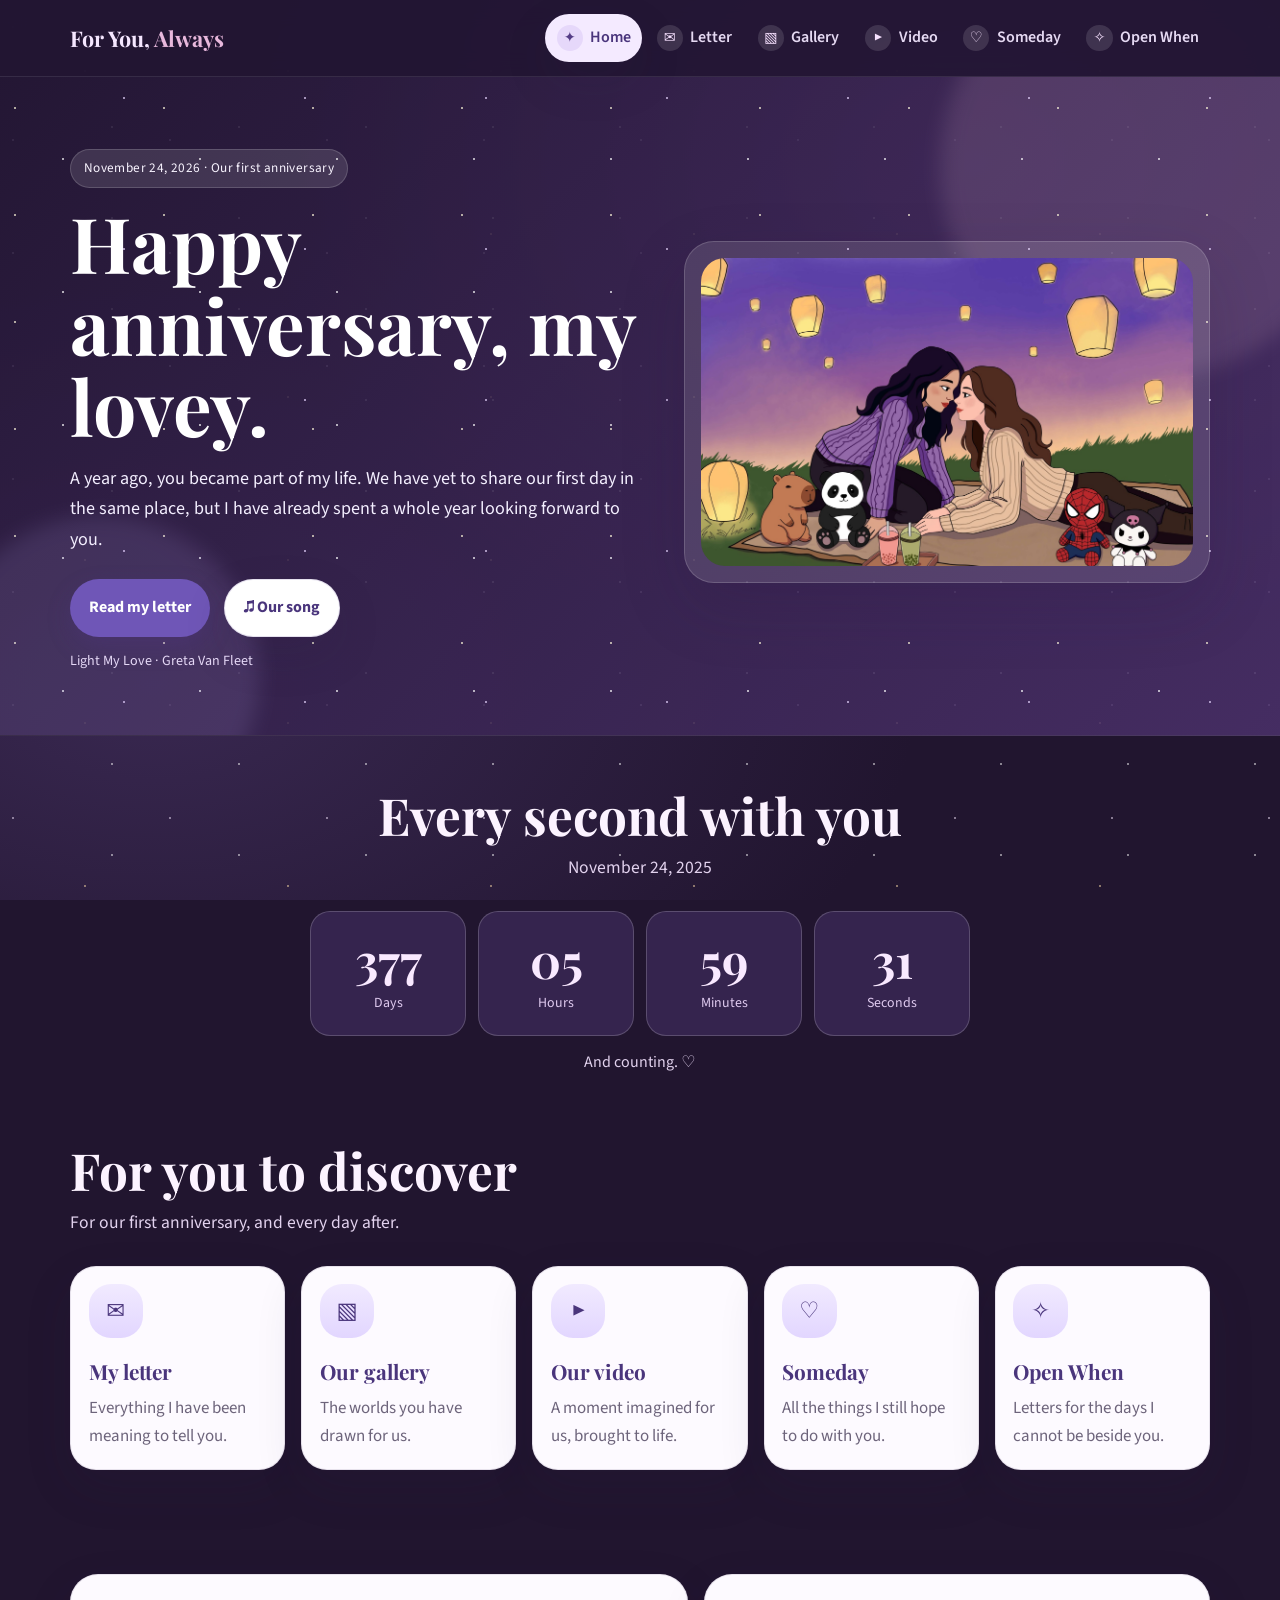
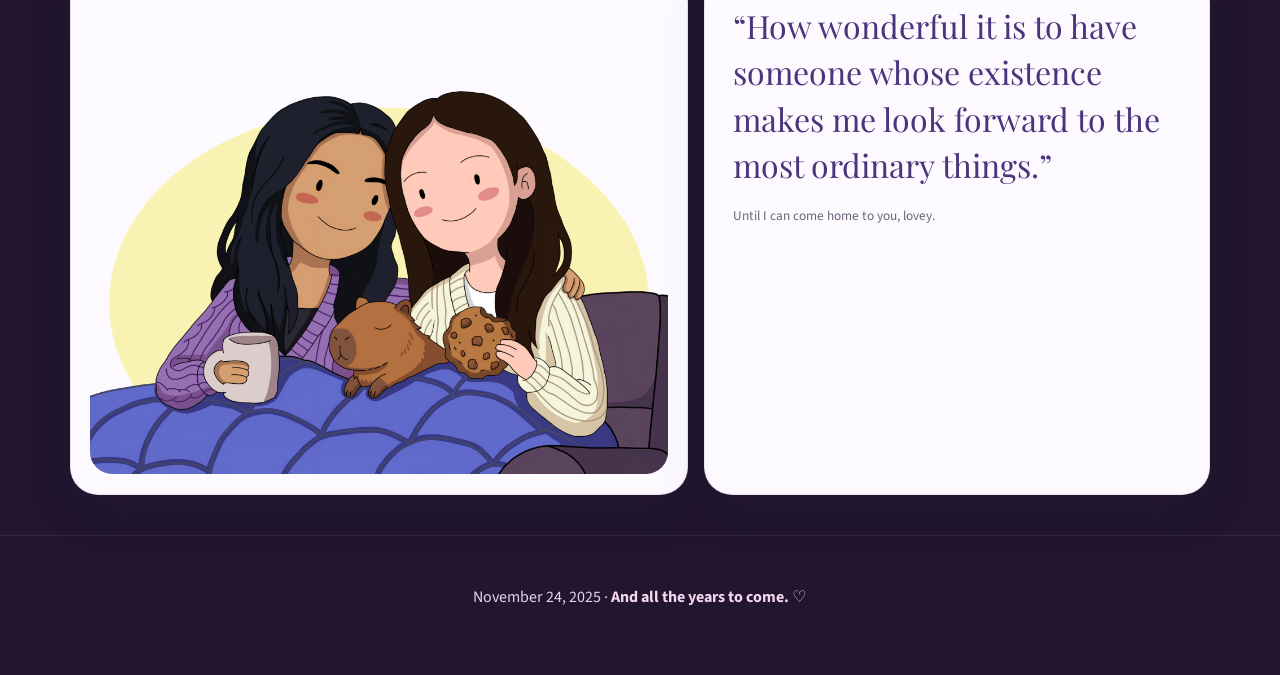
==== commit 8cb4e89c: "Add files via upload" ====
--- a/index.html
+++ b/index.html
@@ -1,6 +1,6 @@
 <!DOCTYPE html>
 <html lang="en"><head><meta charset="utf-8"/><meta content="width=device-width, initial-scale=1" name="viewport"/><meta content="For my lovey, on our first anniversary." name="description"/><title>Happy First Anniversary | For You, Always</title><link href="https://fonts.googleapis.com" rel="preconnect"/><link crossorigin="" href="https://fonts.gstatic.com" rel="preconnect"/><link href="https://fonts.googleapis.com/css2?family=Playfair+Display:wght@500;600;700&amp;family=Source+Sans+3:wght@400;500;600;700&amp;display=swap" rel="stylesheet"/><link href="styles.css" rel="stylesheet"/></head><body><div aria-hidden="true" class="night-sky"></div><header class="topbar"><div class="container topbar-inner"><a class="brand" href="index.html">For You, <span>Always</span></a><nav aria-label="Main navigation" class="nav"><a aria-current="page" class="active" href="index.html"><span aria-hidden="true" class="icon-dot">✦</span>Home</a><a href="letter.html"><span aria-hidden="true" class="icon-dot">✉</span>Letter</a><a href="gallery.html"><span aria-hidden="true" class="icon-dot">▧</span>Gallery</a><a href="video.html"><span aria-hidden="true" class="icon-dot">▶</span>Video</a><a href="little-things.html"><span aria-hidden="true" class="icon-dot">♡</span>Someday</a><a href="open-when.html"><span aria-hidden="true" class="icon-dot">✧</span>Open When</a></nav></div></header><main><section class="hero"><div aria-hidden="true" class="stars"></div><div class="container hero-grid"><div class="hero-copy"><span class="small-label">November 24, 2026 · Our first anniversary</span><h1>Happy anniversary, my lovey.</h1><p>A year ago, you became part of my life. We have yet to share our first day in the same place, but I have already spent a whole year looking forward to you.</p><div class="hero-actions"><a class="button" href="letter.html">Read my letter</a><a class="button secondary" href="https://open.spotify.com/track/4iya38ctQ1httyA6NOG9oW" rel="noopener noreferrer" target="_blank">♫ Our song</a></div><p class="song-note">Light My Love · Greta Van Fleet</p></div><div class="hero-visual"><div class="frame"><img alt="An illustration of us beneath glowing lanterns." src="lantern-night.jpg"/></div></div></div></section>
 <section class="section counter-section"><div class="container"><div class="section-header centered"><h2>Every second with you</h2><p>November 24, 2025</p></div><div aria-label="Time together" class="counter"><div><strong id="days">365</strong><span>Days</span></div><div><strong id="hours">00</strong><span>Hours</span></div><div><strong id="minutes">00</strong><span>Minutes</span></div><div><strong id="seconds">00</strong><span>Seconds</span></div></div><p class="centered counter-note">And counting. ♡</p></div></section>
-<section class="section rooms"><div class="container"><div class="section-header"><h2>For you to discover</h2><p>A little gift for our first year, and for the days when you miss me.</p></div><div class="menu-grid"><a class="menu-card" href="letter.html"><div class="menu-icon">✉</div><h3>My letter</h3><p>Everything I have been meaning to tell you.</p></a><a class="menu-card" href="gallery.html"><div class="menu-icon">▧</div><h3>Our gallery</h3><p>The little worlds you have drawn for us.</p></a><a class="menu-card" href="video.html"><div class="menu-icon">▶</div><h3>Our video</h3><p>A little moment of us, brought to life.</p></a><a class="menu-card" href="little-things.html"><div class="menu-icon">♡</div><h3>Someday</h3><p>All the things I still hope to do with you.</p></a><a class="menu-card" href="open-when.html"><div class="menu-icon">✧</div><h3>Open When</h3><p>Little letters for the days I cannot be beside you.</p></a></div></div></section>
+<section class="section rooms"><div class="container"><div class="section-header"><h2>For you to discover</h2><p>For our first anniversary, and every day after.</p></div><div class="menu-grid"><a class="menu-card" href="letter.html"><div class="menu-icon">✉</div><h3>My letter</h3><p>Everything I have been meaning to tell you.</p></a><a class="menu-card" href="gallery.html"><div class="menu-icon">▧</div><h3>Our gallery</h3><p>The worlds you have drawn for us.</p></a><a class="menu-card" href="video.html"><div class="menu-icon">▶</div><h3>Our video</h3><p>A moment imagined for us, brought to life.</p></a><a class="menu-card" href="little-things.html"><div class="menu-icon">♡</div><h3>Someday</h3><p>All the things I still hope to do with you.</p></a><a class="menu-card" href="open-when.html"><div class="menu-icon">✧</div><h3>Open When</h3><p>Letters for the days I cannot be beside you.</p></a></div></div></section>
 <section class="section closing"><div class="container preview-grid"><div class="card preview-panel"><img alt="A drawing of us sharing a blanket with a capybara." src="cozy-capybara.png"/></div><div class="card preview-panel quote-card"><p>“How wonderful it is to have someone whose existence makes me look forward to the most ordinary things.”</p><small>Until I can come home to you, lovey.</small></div></div></section>
 <script>const start=Date.parse('2025-11-24T00:00:00+08:00');function tick(){let s=Math.max(0,Math.floor((Date.now()-start)/1000));for(const [id,n] of [['days',Math.floor(s/86400)],['hours',Math.floor(s/3600)%24],['minutes',Math.floor(s/60)%60],['seconds',s%60]])document.getElementById(id).textContent=id==='days'?n:String(n).padStart(2,'0');}tick();setInterval(tick,1000);</script></main><footer class="footer"><div class="container"><p>November 24, 2025 · <strong>And all the years to come.</strong> ♡</p></div></footer></body></html>
--- a/styles.css
+++ b/styles.css
@@ -129,3 +129,6 @@
 body{background:radial-gradient(ellipse at top,#f9f6ff,#f1ebfa);}
 .hero::before,.hero::after{opacity:.12}.hero{padding:4.5rem 0 3.8rem}.stars{position:absolute;inset:0;pointer-events:none;background-image:radial-gradient(1.4px 1.4px at 15px 31px,#fff9db 98%,transparent),radial-gradient(1px 1px at 63px 82px,#fff 98%,transparent),radial-gradient(1.5px 1.5px at 124px 21px,#e8d6ff 98%,transparent);background-size:149px 107px,137px 133px,181px 151px;opacity:.65}.hero-copy h1{font-size:clamp(3rem,6vw,5rem)}.hero-copy .song-note{font-size:.88rem;margin:.85rem 0 0;color:#e5d8f6}.hero-visual img{aspect-ratio:auto;object-fit:contain}.centered{text-align:center}.centered p{margin:auto}.counter-section{padding:3.2rem 0 1.6rem}.counter{display:grid;grid-template-columns:repeat(4,1fr);gap:12px;max-width:660px;margin:auto}.counter>div{border:1px solid var(--line);border-radius:20px;background:#fff;padding:1.2rem .5rem;text-align:center;box-shadow:var(--shadow)}.counter strong{display:block;font-family:'Playfair Display',Georgia,serif;color:var(--purple-deep);font-size:clamp(1.7rem,4vw,3rem);line-height:1.2;font-variant-numeric:tabular-nums}.counter span{font-size:.87rem;color:var(--muted)}.counter-note{color:var(--muted);margin:.8rem 0 0}.rooms,.closing{padding:2.5rem 0}.letter-section,.gallery-section{padding-top:1rem}.letter-card p{font-family:Georgia,serif;line-height:1.85;font-size:1.06rem;margin-bottom:1.45rem}.letter-card blockquote{font-size:1.6rem;text-align:center;border:0;border-radius:18px;padding:1.6rem .6rem}.letter-card p:last-child{margin-bottom:0}.feature-copy{padding:1.3rem;align-self:center}.feature-copy h2,.someday-art h2{font-family:'Playfair Display',Georgia,serif;color:var(--purple-deep);font-size:2rem;line-height:1.2;margin:0 0 .6rem}.feature-copy p,.someday-art p{color:var(--muted)}.gallery-card .art-stage{text-decoration:none}.video-card video{width:100%;height:auto}.wish-grid{display:grid;grid-template-columns:repeat(3,1fr);gap:1rem}.wish-card{padding:1.35rem}.wish-icon{display:grid;place-items:center;width:2.6rem;height:2.6rem;background:#eee5ff;border-radius:50%;color:var(--purple-deep);font-size:1.25rem}.wish-card h3{font-family:'Playfair Display',Georgia,serif;color:var(--purple-deep);font-size:1.35rem;margin:.7rem 0 .3rem}.wish-card p{color:var(--muted);margin:0}.someday-art{margin-top:1.5rem;display:grid;grid-template-columns:1.15fr .85fr;gap:1.5rem;align-items:center;padding:1rem}.someday-art img{border-radius:20px}.someday-art>div{padding:1rem}.nav a:focus-visible,.button:focus-visible,.menu-card:focus-visible{outline:3px solid #b988db;outline-offset:3px}@media(max-width:640px){.counter{gap:5px}.counter>div{padding:.85rem .2rem;border-radius:12px}.counter span{font-size:.72rem}.wish-grid,.someday-art{grid-template-columns:1fr}.hero{padding:2.8rem 0}.topbar-inner{gap:.3rem;padding:.6rem 0}.nav{gap:.15rem}.nav a{padding:.4rem .5rem;font-size:.85rem}.icon-dot{width:1.25rem;height:1.25rem}.gallery-card .art-stage{min-height:0}.letter-card{padding:1.2rem}.letter-card p{font-size:1rem}.page-intro{padding:2.2rem 0 1rem}}/* A violet night sky throughout, with luminous reading surfaces. */
 body{background:#21152f;color:#f8f2ff;position:relative;isolation:isolate}.night-sky{position:fixed;inset:0;z-index:-1;pointer-events:none;background:radial-gradient(ellipse at 76% 18%,#57366f 0%,transparent 52%),radial-gradient(ellipse at 12% 76%,#392851 0%,transparent 48%),#21152f}.night-sky:after,.lantern-stars{content:"";position:absolute;inset:0;background-image:radial-gradient(1px 1px at 13px 27px,#f7e8ff 98%,transparent),radial-gradient(1.4px 1.4px at 85px 71px,#ffdfab 98%,transparent),radial-gradient(.8px .8px at 112px 36px,#fff 98%,transparent);background-size:157px 113px,203px 163px,127px 91px;opacity:.48}.topbar{background:rgba(35,22,51,.94);border-color:#ffffff18}.brand,.brand span{color:#f5e7ff}.brand span{color:#e8b8dc}.nav{gap:.2rem}.nav a{color:#e5d9f2;padding:.65rem .7rem}.nav a.active,.nav a:hover{color:#4a357c;background:#f4eaff}.nav .icon-dot{background:#ffffff20;color:#f7e2ff}.nav a.active .icon-dot,.nav a:hover .icon-dot{background:#e6d8fa;color:#543c86}.hero{background:linear-gradient(135deg,#241735d9,#4b316bd9);border-bottom:1px solid #ffffff18}.page-intro h1,.section-header h2{color:#fcf3ff}.page-intro p,.section-header p,.counter-note,.footer{color:#e2d2ee}.footer strong{color:#f4d7ed}.footer{border-top:1px solid #ffffff15}.card,.menu-card{color:var(--ink);background:#fdfaff}.counter>div{background:#35244e;border-color:#ffffff30;box-shadow:none}.counter strong{color:#f9e9ff}.counter span{color:#dfcaef}.menu-grid{grid-template-columns:repeat(5,1fr)}.menu-card{padding:1.1rem}.menu-card h3{font-size:1.3rem}.letter-card{padding:clamp(1.4rem,4vw,3.2rem)}.letter-card p{font-size:clamp(1rem,1.7vw,1.17rem);line-height:1.92}.letter-card blockquote{color:#563778;background:#f4eafa;font-size:clamp(1.4rem,3vw,2rem)}.gallery-card .art-stage{cursor:zoom-in}.art-dialog{border:1px solid #e3c7ff60;border-radius:24px;background:#30213f;color:#fff;padding:1.4rem;max-width:min(90vw,800px);max-height:90vh;overflow:auto;text-align:center}.art-dialog::backdrop{background:#100b1be0}.art-dialog img{max-height:68vh;object-fit:contain;margin:auto}.close-art{display:block;margin-left:auto;color:white;background:#ffffff20;border:0;border-radius:50%;width:40px;height:40px;font-size:28px;cursor:pointer}.envelope-section{padding-top:1rem}.envelope-grid{display:grid;grid-template-columns:repeat(2,1fr);gap:1rem;align-items:start}.envelope{border-radius:22px;background:#fbf6ff;color:var(--ink);border:1px solid #e6d9f4;overflow:hidden;box-shadow:0 14px 30px #160e2940}.envelope summary{display:flex;gap:1rem;align-items:center;padding:1.2rem;cursor:pointer;list-style:none}.envelope summary::-webkit-details-marker{display:none}.envelope-icon{display:grid;place-items:center;background:#eee1ff;color:#68418c;width:3rem;height:3rem;border-radius:15px;font-size:1.5rem;flex-shrink:0}.envelope summary strong{display:block;font-family:'Playfair Display',Georgia,serif;font-size:1.25rem;color:#51366f;line-height:1.3}.envelope summary small{color:#776587}.envelope-plus{margin-left:auto;font-size:1.5rem;color:#8a62af}.envelope[open] .envelope-plus{transform:rotate(45deg)}.envelope-letter{padding:1.2rem 1.5rem 1.6rem;border-top:1px solid #e5d8ef;font:1.05rem/1.85 Georgia,serif}.envelope-letter p{margin:0 0 .8rem}.envelope-letter .envelope-sign{color:#926594;margin:0;font-style:italic}.lantern-section{padding-top:1rem}.lantern-experience{position:relative;overflow:hidden;min-height:450px;border-radius:30px;border:1px solid #ffffff30;background:linear-gradient(180deg,#1d1336,#593968 65%,#a56f7b);display:grid;place-items:end center;text-align:center;padding:2rem 1rem}.lantern-content{position:relative;z-index:2;max-width:630px}.lantern-content h2{font:600 clamp(1.8rem,4vw,3rem)/1.2 'Playfair Display',Georgia,serif;margin:.3rem 0 .7rem;color:#fff5ff}.lantern-content p{margin:.6rem 0 1rem;color:#f7e8f5}.eyebrow{font-size:.8rem;letter-spacing:.15em;text-transform:uppercase}.lantern{position:absolute;top:48px;left:calc(50% - 32px);width:64px;height:78px;border-radius:12px 12px 22px 22px;background:linear-gradient(90deg,#c8863d,#ffe6a4 30%,#ffdd8a 70%,#dc9146);box-shadow:0 0 45px 10px #ffd27c66,inset 0 -12px 10px #c77c38aa;transform:rotate(-6deg);transition:transform 3s ease-in,opacity 3s ease-in}.lantern span{position:absolute;bottom:5px;left:18px;width:28px;height:8px;background:#fff3d6;border-radius:50%;box-shadow:0 0 15px #fff9d6}.lantern.released{transform:translate(100px,-190px) rotate(12deg) scale(.3);opacity:0}.wish-message{min-height:3em}.lantern-content .button{background:#fae2ad;color:#51375d;box-shadow:none;cursor:pointer}.button:focus-visible,summary:focus-visible{outline:3px solid #d9a8ff;outline-offset:3px}@media(max-width:1000px){.menu-grid{grid-template-columns:repeat(2,1fr)}.nav{gap:.15rem}.nav a{padding:.5rem .55rem}}@media(max-width:640px){.menu-grid,.envelope-grid{grid-template-columns:1fr}.topbar-inner{align-items:center}.nav{justify-content:center}.nav a{font-size:.76rem;padding:.4rem}.nav .icon-dot{display:none}.lantern-experience{min-height:470px}.counter-section .section-header h2{font-size:2.1rem}}@media(prefers-reduced-motion:reduce){.lantern{transition:none}}
+
+/* Readable text on smaller screens. */
+.menu-card p,.gallery-card p,.wish-card p,.video-copy p{font-size:1.06rem;line-height:1.65}.page-intro p,.section-header p{font-size:1.1rem}.song-note,.envelope summary small{font-size:.95rem}.letter-card p{font-size:clamp(1.1rem,1.7vw,1.2rem);line-height:1.92}@media(max-width:640px){.nav a{font-size:.9rem;padding:.4rem .48rem}.counter span{font-size:.8rem}.letter-card p{font-size:1.1rem}}
